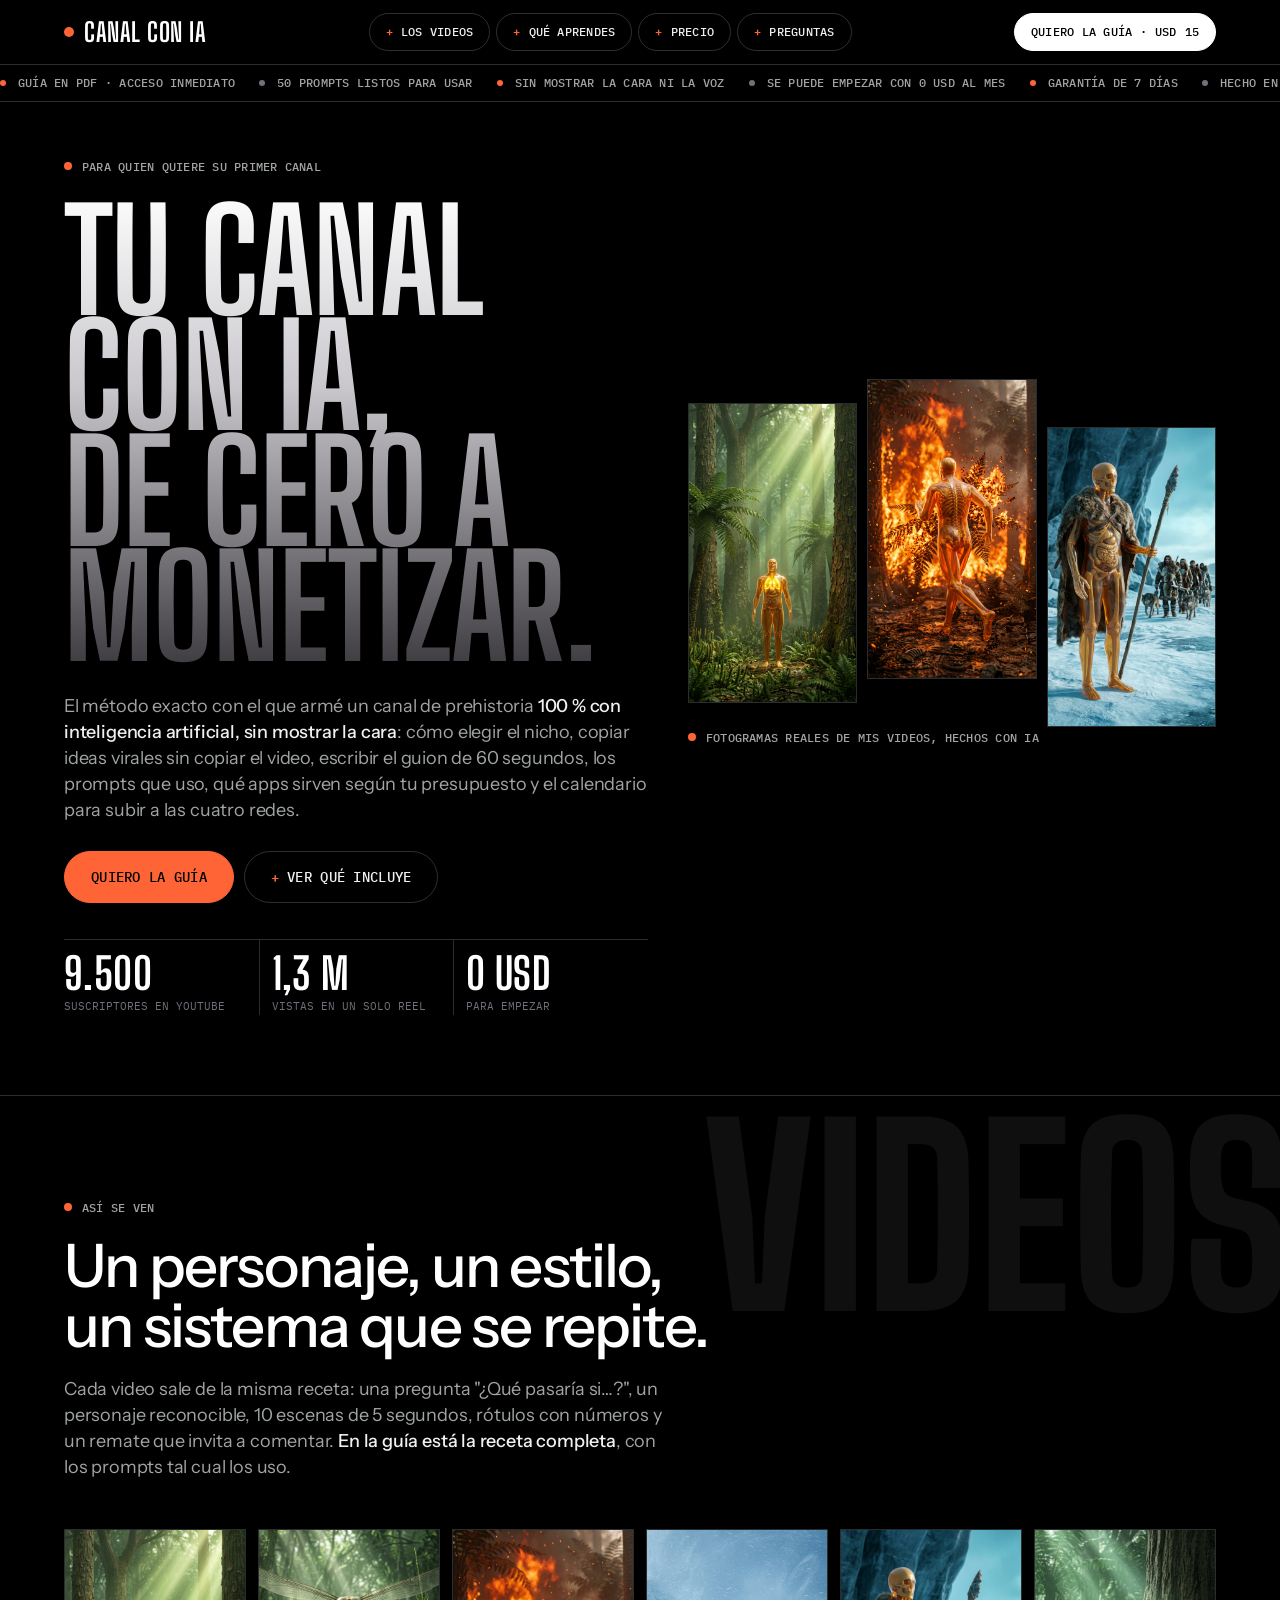
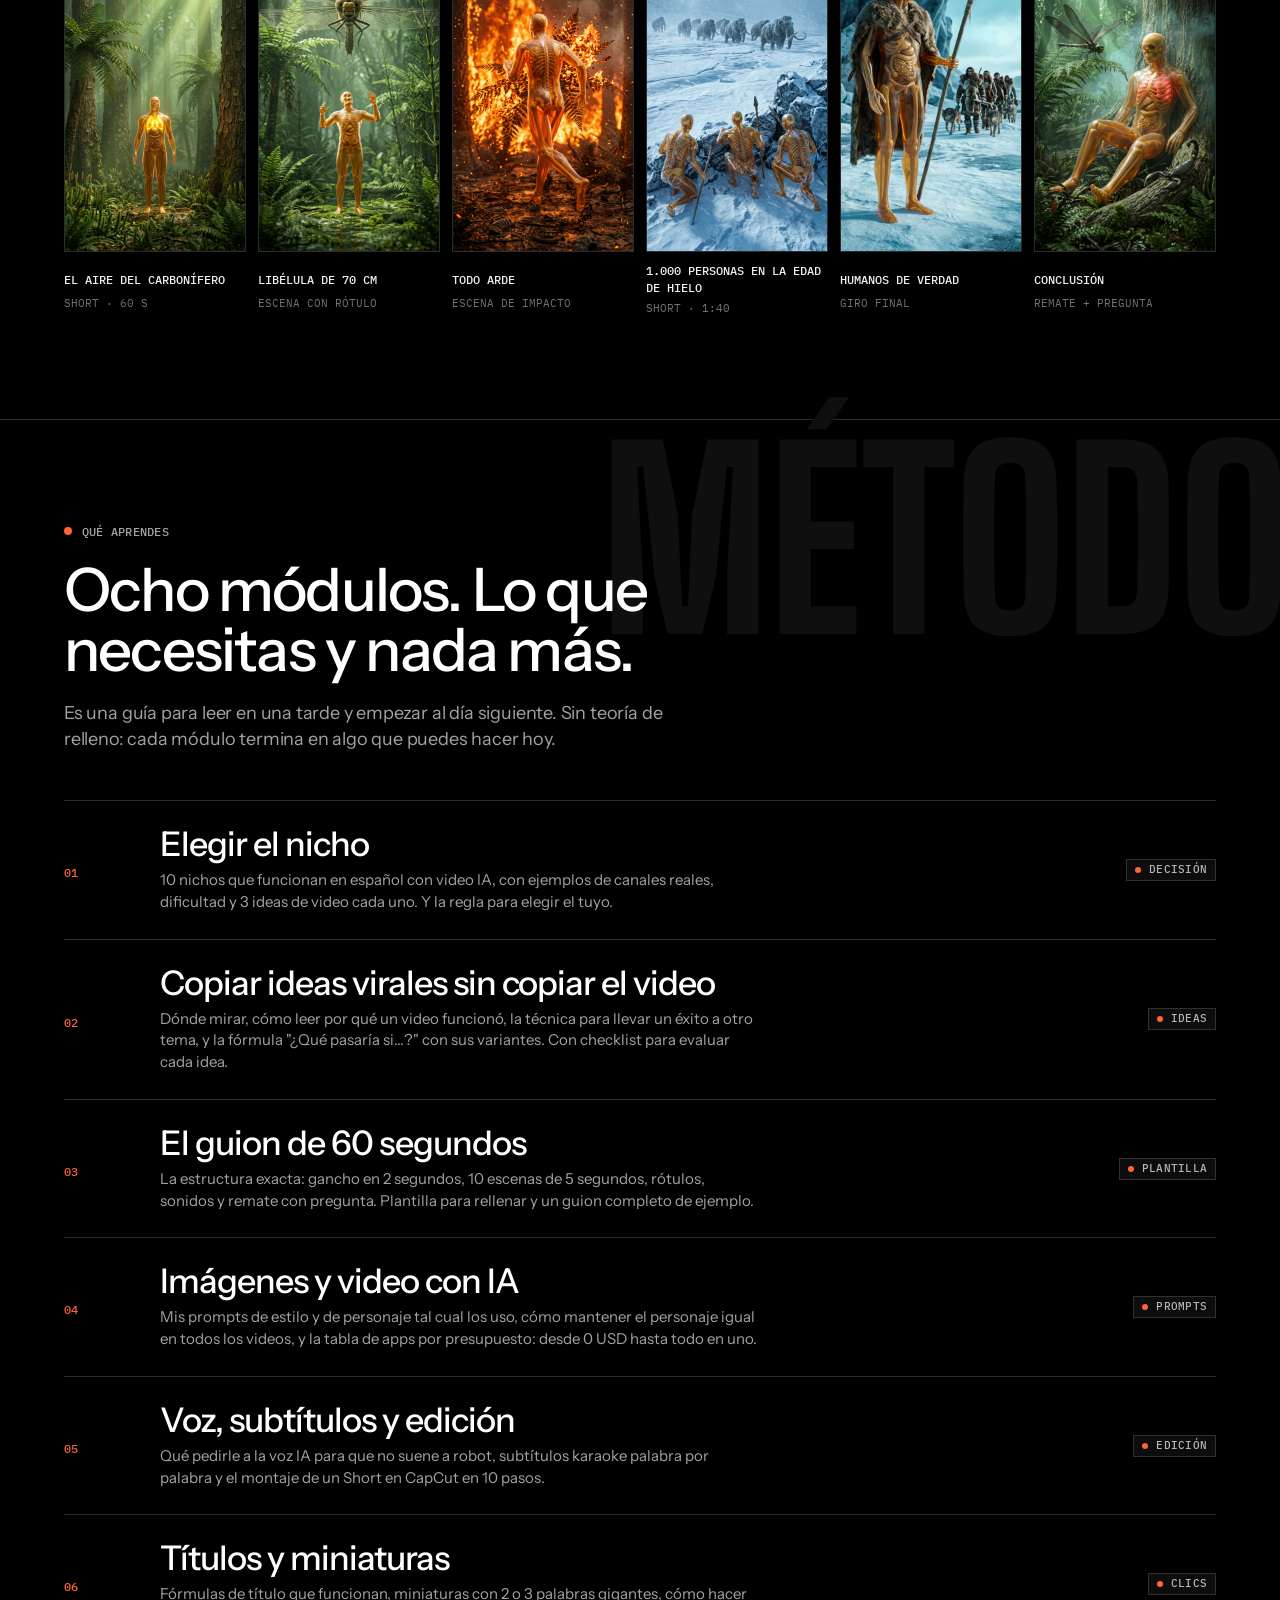
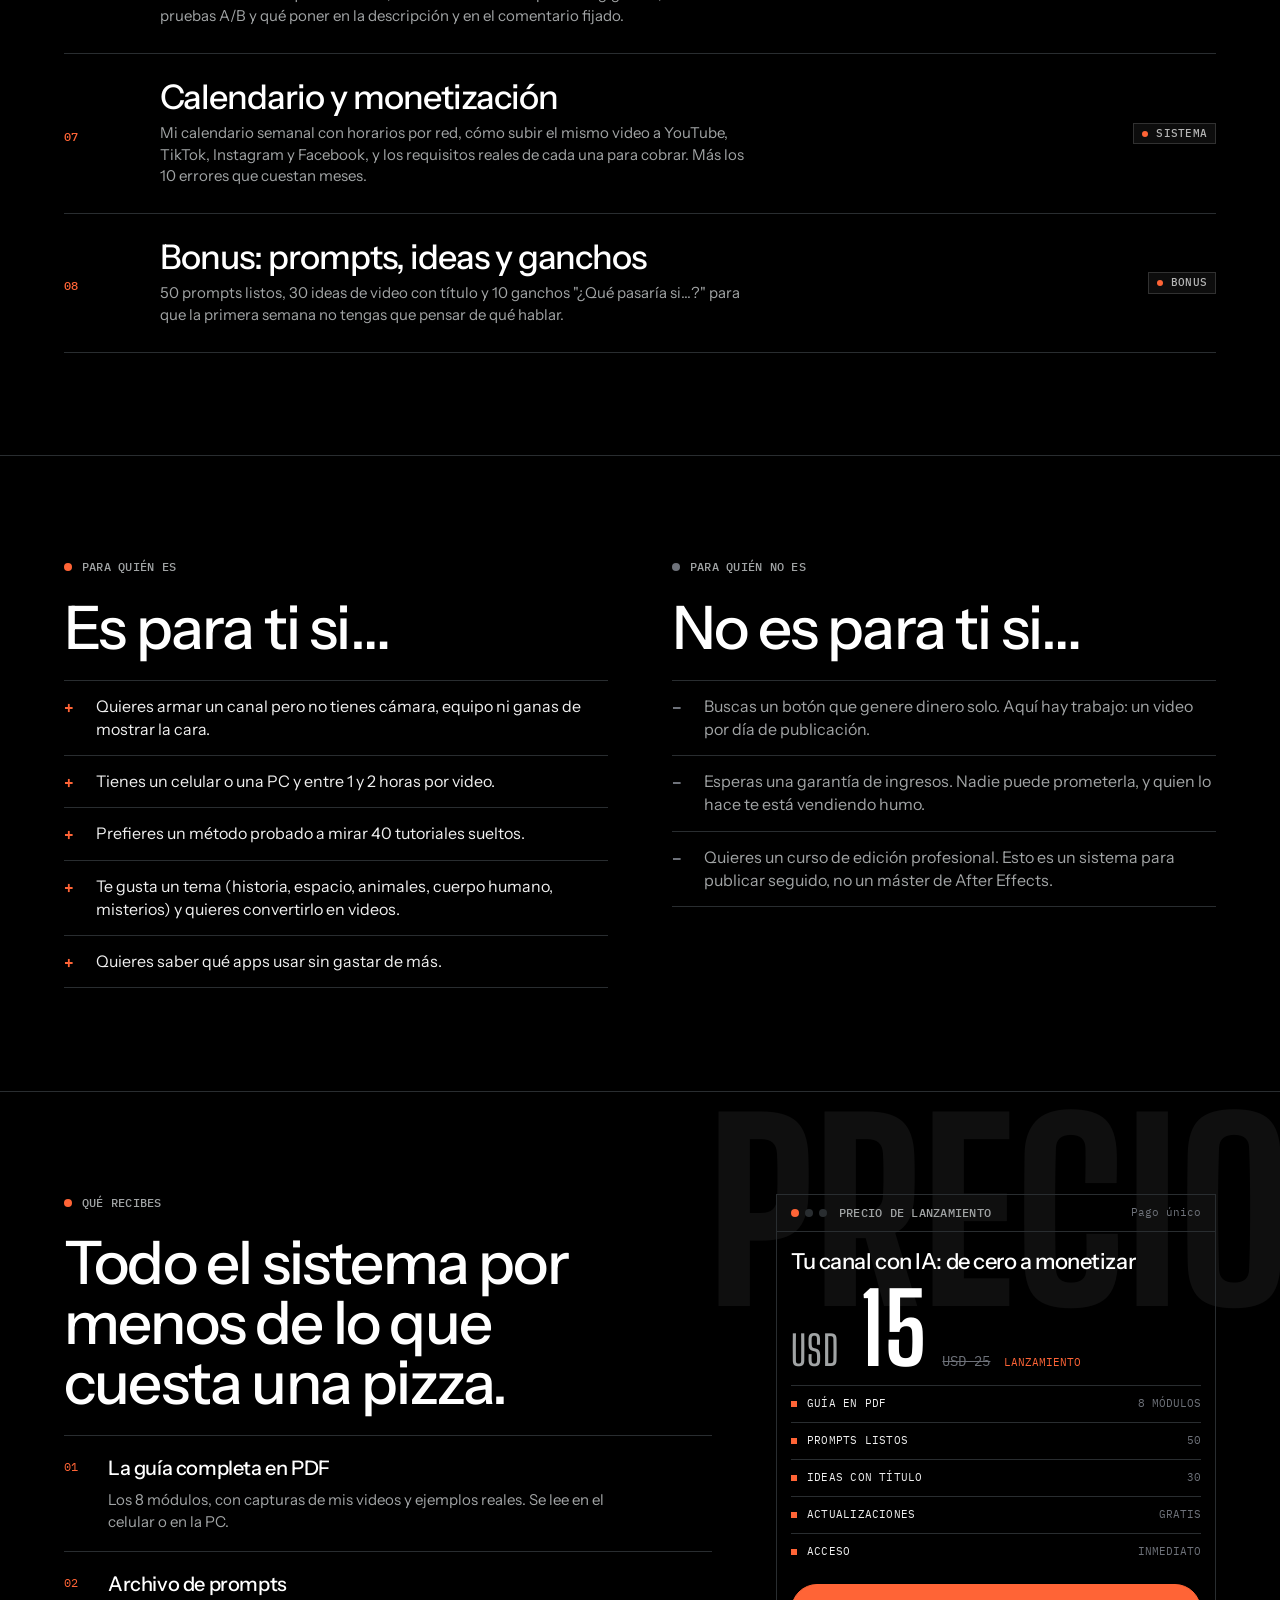
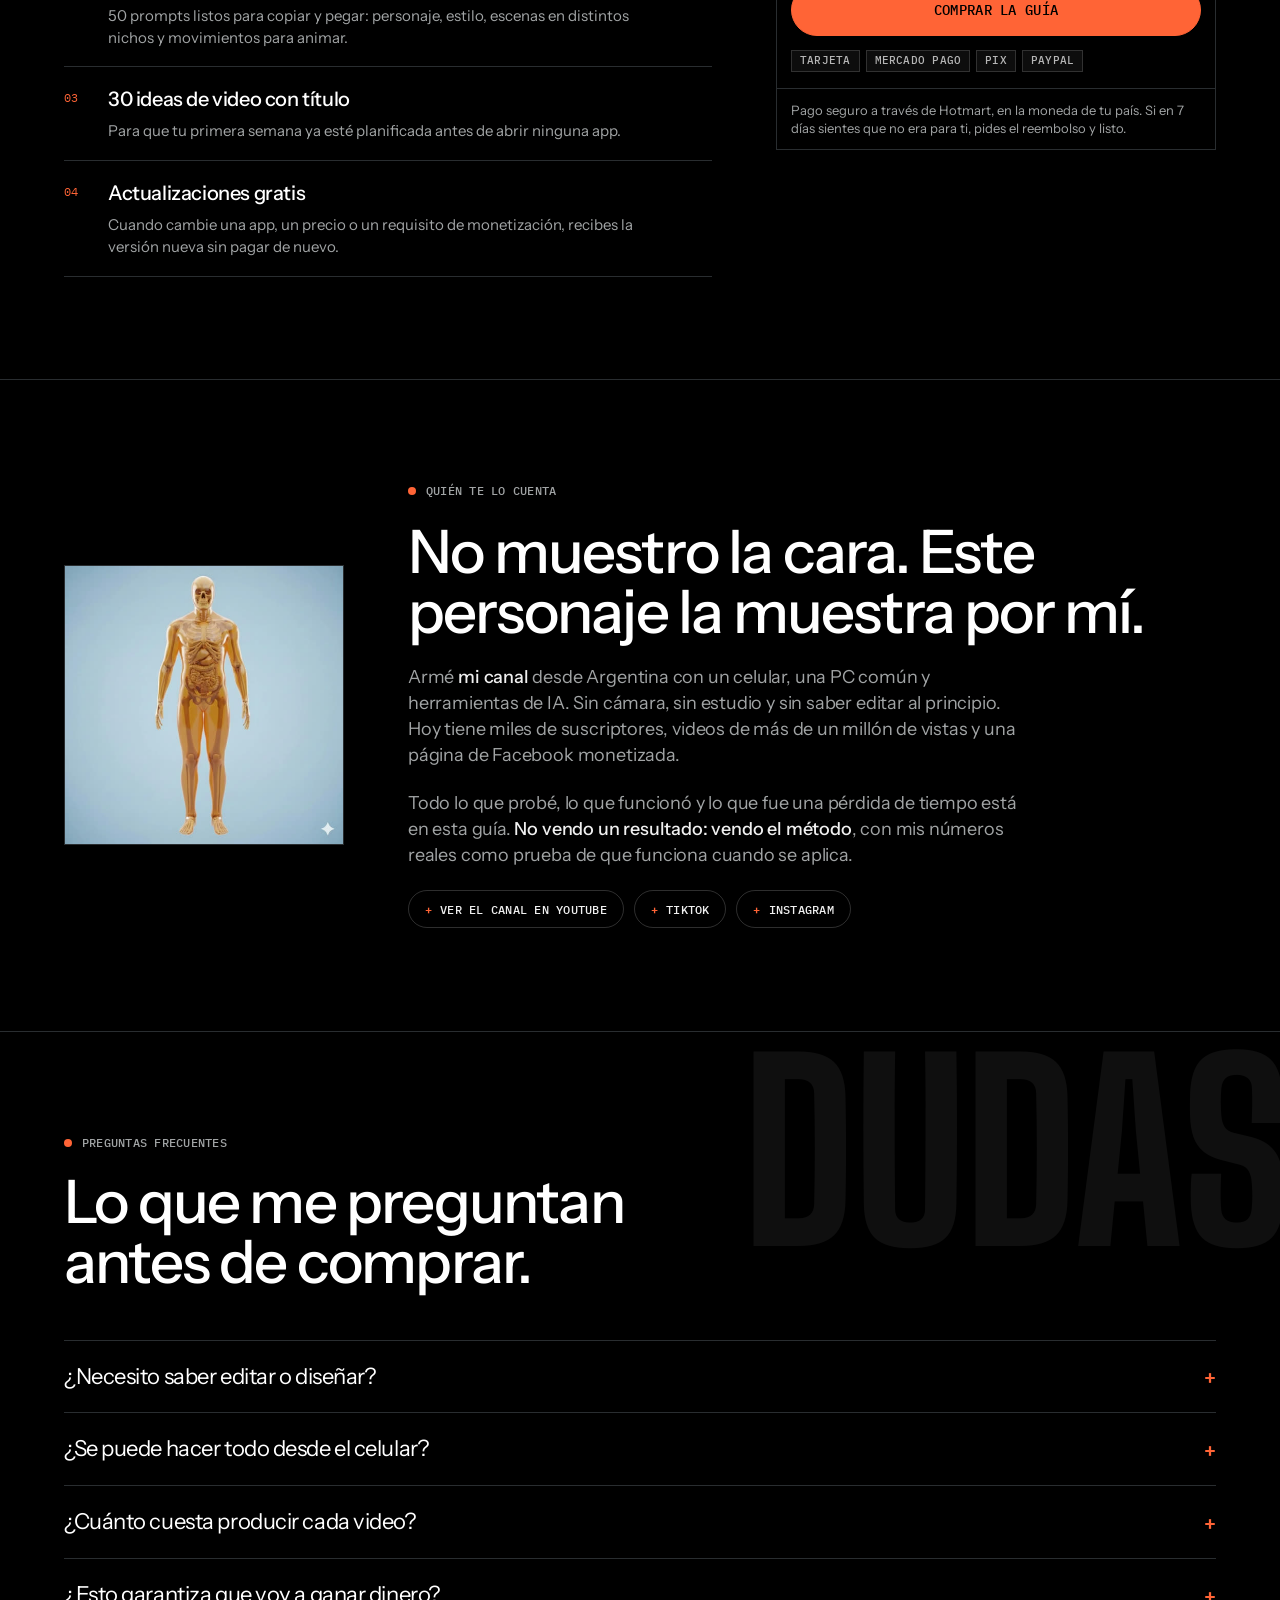
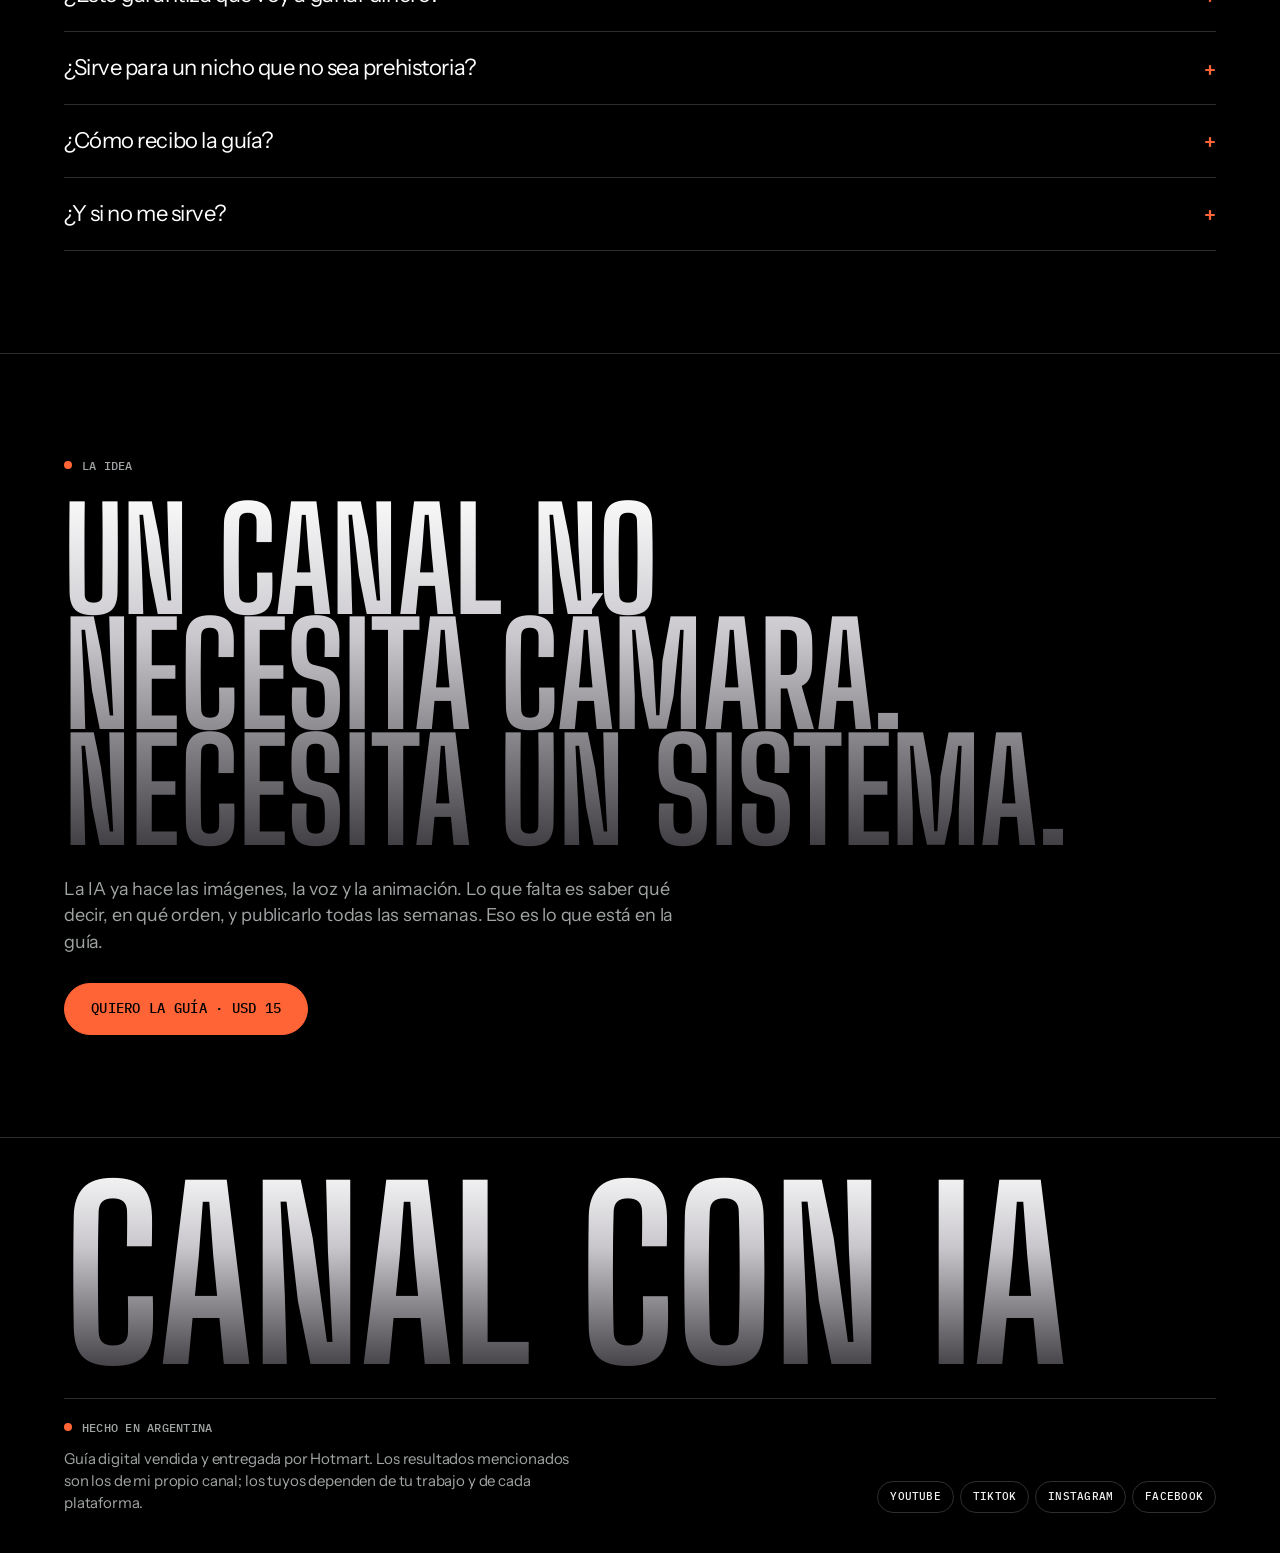
==== index.html @ 815a9858 "Página de venta y link en bio del curso Co-Authored-By: Claude Fable 5.1 <noreply@anthropic.com>" ====
<!doctype html>
<html lang="es">
<head>
<meta charset="utf-8">
<meta name="viewport" content="width=device-width, initial-scale=1, viewport-fit=cover">
<title>Tu canal con IA</title>
<meta name="description" content="La guía con el método exacto para armar un canal de videos hecho con inteligencia artificial, sin mostrar la cara: nicho, ideas virales, guion de 60 segundos, prompts, apps baratas, calendario y requisitos para monetizar.">
<meta property="og:title" content="Tu canal con IA: de cero a monetizar">
<meta property="og:description" content="El método con el que armé un canal 100 % con IA, sin mostrar la cara. Guía en PDF con prompts, apps y calendario.">
<meta property="og:image" content="img/v3.jpg">
<meta name="theme-color" content="#000000">
<link rel="preconnect" href="https://fonts.googleapis.com">
<link rel="preconnect" href="https://fonts.gstatic.com" crossorigin>
<link rel="stylesheet" href="https://fonts.googleapis.com/css2?family=Big+Shoulders+Display:wght@500;700;800&family=IBM+Plex+Mono:wght@400;500;600&family=Instrument+Sans:wght@400;500;600&display=swap">
<link rel="stylesheet" href="estilo.css">
<script src="config.js"></script>
</head>
<body>

<header class="nav">
  <div class="cont">
    <a class="logo" href="#inicio" aria-label="Ir al inicio"><i aria-hidden="true"></i><span>CANAL CON IA</span></a>
    <nav class="nav-links" aria-label="Secciones">
      <a class="pill" href="#videos"><span class="mas" aria-hidden="true">+</span>Los videos</a>
      <a class="pill" href="#aprendes"><span class="mas" aria-hidden="true">+</span>Qué aprendes</a>
      <a class="pill" href="#precio"><span class="mas" aria-hidden="true">+</span>Precio</a>
      <a class="pill" href="#preguntas"><span class="mas" aria-hidden="true">+</span>Preguntas</a>
    </nav>
    <a class="pill lleno" data-enlace="comprar" href="#precio"><span class="cta-largo">Quiero la guía · </span>USD <span data-precio>15</span></a>
  </div>
</header>
<div class="cinta mono" aria-hidden="true">
  <div class="cinta-pista" id="cinta">
    <span><i class="punto"></i>Guía en PDF · acceso inmediato</span>
    <span><i class="punto gris"></i>50 prompts listos para usar</span>
    <span><i class="punto"></i>Sin mostrar la cara ni la voz</span>
    <span><i class="punto gris"></i>Se puede empezar con 0 USD al mes</span>
    <span><i class="punto"></i>Garantía de 7 días</span>
    <span><i class="punto gris"></i>Hecho en Argentina</span>
  </div>
</div>

<main id="inicio">

  <!-- Portada -->
  <section class="hero" aria-labelledby="t-hero">
    <div class="cont">
      <div class="hero-texto">
        <p class="ojo"><i class="punto vivo"></i>Para quien quiere su primer canal</p>
        <h1 class="monumento" id="t-hero">Tu canal con IA, de cero a monetizar.</h1>
        <p class="cuerpo">El método exacto con el que armé un canal de prehistoria <b>100 % con inteligencia artificial, sin mostrar la cara</b>: cómo elegir el nicho, copiar ideas virales sin copiar el video, escribir el guion de 60 segundos, los prompts que uso, qué apps sirven según tu presupuesto y el calendario para subir a las cuatro redes.</p>
        <div class="hero-acciones">
          <a class="pill brasa grande" data-enlace="comprar" href="#precio">Quiero la guía</a>
          <a class="pill grande" href="#aprendes"><span class="mas" aria-hidden="true">+</span>Ver qué incluye</a>
        </div>
        <div class="ficha" aria-label="Resultados del canal">
          <div><span class="v">9.500</span><span class="k">Suscriptores en YouTube</span></div>
          <div><span class="v">1,3 M</span><span class="k">Vistas en un solo Reel</span></div>
          <div><span class="v">0 USD</span><span class="k">Para empezar</span></div>
        </div>
      </div>
      <div class="collage" aria-label="Fotogramas de los videos">
        <figure><img src="img/v1.jpg" alt="El personaje dorado respira en un bosque del Carbonífero" loading="eager"></figure>
        <figure><img src="img/v3.jpg" alt="El personaje dorado corre delante de un incendio" loading="eager"></figure>
        <figure><img src="img/v5.jpg" alt="El personaje dorado con pieles y lanza junto a humanos de la Edad de Hielo" loading="eager"></figure>
        <p class="pista ojo"><i class="punto"></i>Fotogramas reales de mis videos, hechos con IA</p>
      </div>
    </div>
  </section>

  <!-- Los videos -->
  <section class="seccion recortada" id="videos" aria-labelledby="t-videos">
    <p class="fantasma" aria-hidden="true">Videos</p>
    <div class="cont">
      <div class="cab-sec">
        <p class="ojo"><i class="punto"></i>Así se ven</p>
        <h2 class="t" id="t-videos">Un personaje, un estilo, un sistema que se repite.</h2>
        <p class="cuerpo">Cada video sale de la misma receta: una pregunta "¿Qué pasaría si…?", un personaje reconocible, 10 escenas de 5 segundos, rótulos con números y un remate que invita a comentar. <b>En la guía está la receta completa</b>, con los prompts tal cual los uso.</p>
      </div>
      <div class="galeria">
        <figure><img src="img/v1.jpg" alt="" loading="lazy"><figcaption><span class="n">El aire del Carbonífero</span><span class="v">Short · 60 s</span></figcaption></figure>
        <figure><img src="img/v2.jpg" alt="" loading="lazy"><figcaption><span class="n">Libélula de 70 cm</span><span class="v">Escena con rótulo</span></figcaption></figure>
        <figure><img src="img/v3.jpg" alt="" loading="lazy"><figcaption><span class="n">Todo arde</span><span class="v">Escena de impacto</span></figcaption></figure>
        <figure><img src="img/v4.jpg" alt="" loading="lazy"><figcaption><span class="n">1.000 personas en la Edad de Hielo</span><span class="v">Short · 1:40</span></figcaption></figure>
        <figure><img src="img/v5.jpg" alt="" loading="lazy"><figcaption><span class="n">Humanos de verdad</span><span class="v">Giro final</span></figcaption></figure>
        <figure><img src="img/v6.jpg" alt="" loading="lazy"><figcaption><span class="n">Conclusión</span><span class="v">Remate + pregunta</span></figcaption></figure>
      </div>
    </div>
  </section>

  <!-- Qué aprendes -->
  <section class="seccion recortada" id="aprendes" aria-labelledby="t-apr">
    <p class="fantasma" aria-hidden="true">Método</p>
    <div class="cont">
      <div class="cab-sec">
        <p class="ojo"><i class="punto"></i>Qué aprendes</p>
        <h2 class="t" id="t-apr">Ocho módulos. Lo que necesitas y nada más.</h2>
        <p class="cuerpo">Es una guía para leer en una tarde y empezar al día siguiente. Sin teoría de relleno: cada módulo termina en algo que puedes hacer hoy.</p>
      </div>
      <ol class="modulos">
        <li class="mod"><span class="idx">01</span><div class="mod-texto"><h3>Elegir el nicho</h3><p>10 nichos que funcionan en español con video IA, con ejemplos de canales reales, dificultad y 3 ideas de video cada uno. Y la regla para elegir el tuyo.</p></div><span class="etiq"><i class="punto"></i>Decisión</span></li>
        <li class="mod"><span class="idx">02</span><div class="mod-texto"><h3>Copiar ideas virales sin copiar el video</h3><p>Dónde mirar, cómo leer por qué un video funcionó, la técnica para llevar un éxito a otro tema, y la fórmula "¿Qué pasaría si…?" con sus variantes. Con checklist para evaluar cada idea.</p></div><span class="etiq"><i class="punto"></i>Ideas</span></li>
        <li class="mod"><span class="idx">03</span><div class="mod-texto"><h3>El guion de 60 segundos</h3><p>La estructura exacta: gancho en 2 segundos, 10 escenas de 5 segundos, rótulos, sonidos y remate con pregunta. Plantilla para rellenar y un guion completo de ejemplo.</p></div><span class="etiq"><i class="punto"></i>Plantilla</span></li>
        <li class="mod"><span class="idx">04</span><div class="mod-texto"><h3>Imágenes y video con IA</h3><p>Mis prompts de estilo y de personaje tal cual los uso, cómo mantener el personaje igual en todos los videos, y la tabla de apps por presupuesto: desde 0 USD hasta todo en uno.</p></div><span class="etiq"><i class="punto"></i>Prompts</span></li>
        <li class="mod"><span class="idx">05</span><div class="mod-texto"><h3>Voz, subtítulos y edición</h3><p>Qué pedirle a la voz IA para que no suene a robot, subtítulos karaoke palabra por palabra y el montaje de un Short en CapCut en 10 pasos.</p></div><span class="etiq"><i class="punto"></i>Edición</span></li>
        <li class="mod"><span class="idx">06</span><div class="mod-texto"><h3>Títulos y miniaturas</h3><p>Fórmulas de título que funcionan, miniaturas con 2 o 3 palabras gigantes, cómo hacer pruebas A/B y qué poner en la descripción y en el comentario fijado.</p></div><span class="etiq"><i class="punto"></i>Clics</span></li>
        <li class="mod"><span class="idx">07</span><div class="mod-texto"><h3>Calendario y monetización</h3><p>Mi calendario semanal con horarios por red, cómo subir el mismo video a YouTube, TikTok, Instagram y Facebook, y los requisitos reales de cada una para cobrar. Más los 10 errores que cuestan meses.</p></div><span class="etiq"><i class="punto"></i>Sistema</span></li>
        <li class="mod"><span class="idx">08</span><div class="mod-texto"><h3>Bonus: prompts, ideas y ganchos</h3><p>50 prompts listos, 30 ideas de video con título y 10 ganchos "¿Qué pasaría si…?" para que la primera semana no tengas que pensar de qué hablar.</p></div><span class="etiq"><i class="punto"></i>Bonus</span></li>
      </ol>
    </div>
  </section>

  <!-- Para quién -->
  <section class="seccion" id="paraquien" aria-labelledby="t-pq">
    <div class="cont split">
      <div class="col-texto">
        <p class="ojo"><i class="punto"></i>Para quién es</p>
        <h2 class="t" id="t-pq">Es para ti si…</h2>
        <ul class="lista-si">
          <li>Quieres armar un canal pero no tienes cámara, equipo ni ganas de mostrar la cara.</li>
          <li>Tienes un celular o una PC y entre 1 y 2 horas por video.</li>
          <li>Prefieres un método probado a mirar 40 tutoriales sueltos.</li>
          <li>Te gusta un tema (historia, espacio, animales, cuerpo humano, misterios) y quieres convertirlo en videos.</li>
          <li>Quieres saber qué apps usar sin gastar de más.</li>
        </ul>
      </div>
      <div class="col-texto">
        <p class="ojo"><i class="punto gris"></i>Para quién no es</p>
        <h2 class="t">No es para ti si…</h2>
        <ul class="lista-no">
          <li>Buscas un botón que genere dinero solo. Aquí hay trabajo: un video por día de publicación.</li>
          <li>Esperas una garantía de ingresos. Nadie puede prometerla, y quien lo hace te está vendiendo humo.</li>
          <li>Quieres un curso de edición profesional. Esto es un sistema para publicar seguido, no un máster de After Effects.</li>
        </ul>
      </div>
    </div>
  </section>

  <!-- Precio -->
  <section class="seccion recortada" id="precio" aria-labelledby="t-precio">
    <p class="fantasma" aria-hidden="true">Precio</p>
    <div class="cont oferta">
      <div class="col-texto">
        <p class="ojo"><i class="punto"></i>Qué recibes</p>
        <h2 class="t" id="t-precio">Todo el sistema por menos de lo que cuesta una pizza.</h2>
        <ul class="incluye">
          <li><span class="idx">01</span><div><h3>La guía completa en PDF</h3><p>Los 8 módulos, con capturas de mis videos y ejemplos reales. Se lee en el celular o en la PC.</p></div></li>
          <li><span class="idx">02</span><div><h3>Archivo de prompts</h3><p>50 prompts listos para copiar y pegar: personaje, estilo, escenas en distintos nichos y movimientos para animar.</p></div></li>
          <li><span class="idx">03</span><div><h3>30 ideas de video con título</h3><p>Para que tu primera semana ya esté planificada antes de abrir ninguna app.</p></div></li>
          <li><span class="idx">04</span><div><h3>Actualizaciones gratis</h3><p>Cuando cambie una app, un precio o un requisito de monetización, recibes la versión nueva sin pagar de nuevo.</p></div></li>
        </ul>
      </div>
      <div class="ticket" aria-label="Precio">
        <div class="ticket-cab"><span class="luces" aria-hidden="true"><i></i><i></i><i></i></span><span class="mono">Precio de lanzamiento</span><span class="fecha">Pago único</span></div>
        <div class="ticket-cuerpo">
          <p class="r-prod">Tu canal con IA: de cero a monetizar</p>
          <div class="precio">
            <span class="numero"><small>USD</small> <span data-precio>15</span></span>
            <span class="antes" data-precio-antes>USD 25</span>
            <span class="ahorro" data-ahorro>Lanzamiento</span>
          </div>
          <ul class="leyenda">
            <li><i></i><span>Guía en PDF</span><em>8 módulos</em></li>
            <li><i></i><span>Prompts listos</span><em>50</em></li>
            <li><i></i><span>Ideas con título</span><em>30</em></li>
            <li><i></i><span>Actualizaciones</span><em>Gratis</em></li>
            <li><i></i><span>Acceso</span><em>Inmediato</em></li>
          </ul>
          <a class="pill brasa grande" data-enlace="comprar" href="#">Comprar la guía</a>
          <div class="pagos" aria-label="Formas de pago">
            <span class="etiq">Tarjeta</span><span class="etiq">Mercado Pago</span><span class="etiq">Pix</span><span class="etiq">PayPal</span>
          </div>
        </div>
        <p class="alerta">Pago seguro a través de Hotmart, en la moneda de tu país. Si en 7 días sientes que no era para ti, pides el reembolso y listo.</p>
      </div>
    </div>
  </section>

  <!-- Quién soy -->
  <section class="seccion" id="quien" aria-labelledby="t-quien">
    <div class="cont quien">
      <div class="retrato"><img src="img/personaje.jpg" alt="El personaje dorado translúcido del canal" loading="lazy"></div>
      <div class="col-texto">
        <p class="ojo"><i class="punto"></i>Quién te lo cuenta</p>
        <h2 class="t" id="t-quien">No muestro la cara. Este personaje la muestra por mí.</h2>
        <p class="cuerpo">Armé <b data-canal>mi canal</b> desde Argentina con un celular, una PC común y herramientas de IA. Sin cámara, sin estudio y sin saber editar al principio. Hoy tiene miles de suscriptores, videos de más de un millón de vistas y una página de Facebook monetizada.</p>
        <p class="cuerpo">Todo lo que probé, lo que funcionó y lo que fue una pérdida de tiempo está en esta guía. <b>No vendo un resultado: vendo el método</b>, con mis números reales como prueba de que funciona cuando se aplica.</p>
        <div class="hero-acciones">
          <a class="pill" data-enlace="youtube" href="#" target="_blank" rel="noopener"><span class="mas" aria-hidden="true">+</span>Ver el canal en YouTube</a>
          <a class="pill" data-enlace="tiktok" href="#" target="_blank" rel="noopener"><span class="mas" aria-hidden="true">+</span>TikTok</a>
          <a class="pill" data-enlace="instagram" href="#" target="_blank" rel="noopener"><span class="mas" aria-hidden="true">+</span>Instagram</a>
        </div>
      </div>
    </div>
  </section>

  <!-- Preguntas -->
  <section class="seccion recortada" id="preguntas" aria-labelledby="t-faq">
    <p class="fantasma" aria-hidden="true">Dudas</p>
    <div class="cont">
      <div class="cab-sec">
        <p class="ojo"><i class="punto"></i>Preguntas frecuentes</p>
        <h2 class="t" id="t-faq">Lo que me preguntan antes de comprar.</h2>
      </div>
      <div class="faq">
        <details><summary>¿Necesito saber editar o diseñar?</summary><p class="cuerpo">No. El montaje se hace en CapCut siguiendo 10 pasos que están en la guía, y las imágenes las genera la IA con los prompts que te doy. Si sabes usar un celular, puedes hacerlo.</p></details>
        <details><summary>¿Se puede hacer todo desde el celular?</summary><p class="cuerpo">Sí. Todas las apps del nivel gratis y del nivel básico tienen versión para celular. Con PC es más cómodo, pero no es obligatorio.</p></details>
        <details><summary>¿Cuánto cuesta producir cada video?</summary><p class="cuerpo">Depende del nivel que elijas. Con las apps gratis, 0 USD y algo más de tiempo. Con el nivel básico, entre 10 y 30 USD al mes para publicar 4 o 5 videos por semana. La tabla con precios actuales está en el módulo 4.</p></details>
        <details><summary>¿Esto garantiza que voy a ganar dinero?</summary><p class="cuerpo">No, y desconfía de quien te lo prometa. Lo que garantizo es que vas a tener el sistema completo y los requisitos reales de cada plataforma para monetizar. Llegar depende de que publiques seguido y mejores con tus propias estadísticas.</p></details>
        <details><summary>¿Sirve para un nicho que no sea prehistoria?</summary><p class="cuerpo">Sí. El módulo 1 compara 10 nichos y el módulo 8 trae ideas y prompts para varios. El método es el mismo: cambia el tema, no el sistema.</p></details>
        <details><summary>¿Cómo recibo la guía?</summary><p class="cuerpo">Apenas se confirma el pago, Hotmart te manda un correo con el acceso para descargar el PDF y el archivo de prompts. Queda en tu cuenta de Hotmart para siempre, con las actualizaciones incluidas.</p></details>
        <details><summary>¿Y si no me sirve?</summary><p class="cuerpo">Tienes 7 días para pedir el reembolso desde Hotmart, sin explicaciones.</p></details>
      </div>
    </div>
  </section>

  <!-- Monumento -->
  <section class="seccion monu" aria-label="Idea">
    <div class="cont">
      <p class="ojo"><i class="punto"></i>La idea</p>
      <h2 class="monumento">Un canal no necesita cámara. Necesita un sistema.</h2>
      <p class="cuerpo">La IA ya hace las imágenes, la voz y la animación. Lo que falta es saber qué decir, en qué orden, y publicarlo todas las semanas. Eso es lo que está en la guía.</p>
      <div class="hero-acciones"><a class="pill brasa grande" data-enlace="comprar" href="#precio">Quiero la guía · USD <span data-precio>15</span></a></div>
    </div>
  </section>
</main>

<footer class="pie">
  <div class="cont">
    <p class="pie-marca monumento" aria-label="Canal con IA">CANAL CON IA</p>
    <div class="pie-abajo">
      <div style="display:grid;gap:12px;max-width:40em">
        <p class="ojo"><i class="punto vivo"></i>Hecho en Argentina</p>
        <p class="cuerpo" style="font-size:15px">Guía digital vendida y entregada por Hotmart. Los resultados mencionados son los de mi propio canal; los tuyos dependen de tu trabajo y de cada plataforma.</p>
      </div>
      <nav class="pie-links" aria-label="Redes">
        <a class="pill chica" data-enlace="youtube" href="#" target="_blank" rel="noopener">YouTube</a>
        <a class="pill chica" data-enlace="tiktok" href="#" target="_blank" rel="noopener">TikTok</a>
        <a class="pill chica" data-enlace="instagram" href="#" target="_blank" rel="noopener">Instagram</a>
        <a class="pill chica" data-enlace="facebook" href="#" target="_blank" rel="noopener">Facebook</a>
      </nav>
    </div>
  </div>
</footer>

<div class="barra" aria-label="Comprar">
  <div><span class="k">Guía en PDF · pago único</span><output>USD <span data-precio>15</span></output></div>
  <a class="pill brasa" data-enlace="comprar" href="#precio">Comprar</a>
</div>

<script>
(function () {
  var c = window.CONFIG || {};
  // Enlaces desde config.js
  document.querySelectorAll('[data-enlace]').forEach(function (a) {
    var k = a.getAttribute('data-enlace'), u = c[k];
    if (u && u.indexOf('XXXX') === -1 && u.indexOf('tucanal') === -1) a.href = u;
  });
  // Nombre del canal
  if (c.canal && c.canal !== '{CANAL}') document.querySelectorAll('[data-canal]').forEach(function (e) { e.textContent = c.canal; });
  // Precio
  if (c.precio) document.querySelectorAll('[data-precio]').forEach(function (e) { e.textContent = c.precio; });
  var antes = document.querySelector('[data-precio-antes]'), ahorro = document.querySelector('[data-ahorro]');
  if (antes) { if (c.precioAntes) antes.textContent = 'USD ' + c.precioAntes; else { antes.hidden = true; if (ahorro) ahorro.hidden = true; } }
  // Cinta infinita
  var cinta = document.getElementById('cinta');
  if (cinta) cinta.innerHTML += cinta.innerHTML;
})();
</script>
</body>
</html>
---- estilo.css ----
/* Diseño reciclado de ANMA: negro puro con líneas finas de grafito, etiquetas en monoespaciada,
   títulos monumentales condensados con degradé, un solo acento naranja brasa. */
:root {
  --negro: #000000; --onix: #161616; --grafito: #292d30; --hierro: #6e727a; --ceniza: #a1a4a5;
  --plata: #c9c7cc; --hueso: #f0f0f0; --blanco: #ffffff; --brasa: #ff6436;
  --fd: "Big Shoulders Display", Impact, "Arial Narrow", sans-serif;
  --fs: "Instrument Sans", "Helvetica Neue", Arial, sans-serif;
  --fm: "IBM Plex Mono", Consolas, "Courier New", monospace;
  --suave: cubic-bezier(0.32, 0.72, 0, 1);
  color-scheme: dark;
}
* { box-sizing: border-box; }
[hidden] { display: none !important; }
html { scroll-behavior: smooth; }
body { margin: 0; background: var(--negro); color: var(--hueso); font-family: var(--fs); font-size: 17px; line-height: 1.45; -webkit-font-smoothing: antialiased; }
h1, h2, h3, h4, p { margin: 0; }
h1, h2, h3, h4 { font-weight: 500; text-wrap: balance; }
button { font: inherit; color: inherit; cursor: pointer; }
a { color: inherit; }
img { display: block; max-width: 100%; }
:focus-visible { outline: 2px solid var(--blanco); outline-offset: 3px; }
section[id] { scroll-margin-top: 90px; }

.cont { max-width: 1200px; margin: 0 auto; padding-left: max(16px, env(safe-area-inset-left, 0px)); padding-right: max(16px, env(safe-area-inset-right, 0px)); }
@media (min-width: 720px) { .cont { padding-left: 24px; padding-right: 24px; } }
.seccion { position: relative; padding-block: clamp(64px, 8vw, 104px); border-top: 1px solid var(--grafito); }
.seccion.recortada { overflow-x: clip; }
.seccion > .cont { position: relative; z-index: 1; }

/* Voces tipográficas */
.mono { font-family: var(--fm); font-weight: 500; font-size: 12px; line-height: 1.3; text-transform: uppercase; letter-spacing: 0.02em; }
.ojo { display: flex; align-items: center; gap: 10px; font-family: var(--fm); font-weight: 500; font-size: 12px; text-transform: uppercase; letter-spacing: 0.02em; color: var(--ceniza); }
.punto { flex: none; width: 8px; height: 8px; border-radius: 50%; background: var(--brasa); }
.punto.vivo { animation: latir 2.4s var(--suave) infinite; }
@keyframes latir { 0%, 100% { box-shadow: 0 0 0 0 rgba(255,100,54,.5); } 60% { box-shadow: 0 0 0 7px rgba(255,100,54,0); } }
.punto.gris { background: var(--hierro); }
.t { font-weight: 500; font-size: clamp(34px, 4.7vw, 60px); line-height: 1; letter-spacing: -0.03em; color: var(--blanco); }
.cuerpo { font-size: 18px; line-height: 1.45; color: var(--ceniza); max-width: 34em; letter-spacing: -0.01em; }
.cuerpo b { font-weight: 500; color: var(--hueso); }
.monumento {
  font-family: var(--fd); font-weight: 700; text-transform: uppercase; line-height: 0.82; letter-spacing: -0.005em;
  background: linear-gradient(#ffffff, #c9c7cc 42%, #3c3a3e 100%);
  -webkit-background-clip: text; background-clip: text; color: transparent; -webkit-text-fill-color: transparent;
  padding: 0.14em 0.06em 0.04em 0; margin: -0.14em 0 -0.04em 0;
}
.fantasma { position: absolute; right: -0.04em; top: 0.1em; z-index: 0; font-family: var(--fd); font-weight: 800; font-size: clamp(96px, 19vw, 260px); line-height: 0.8; text-transform: uppercase; color: #0f0f0f; white-space: nowrap; pointer-events: none; user-select: none; }

/* Píldoras */
.pill { display: inline-flex; align-items: center; gap: 8px; min-height: 38px; padding: 9px 16px; border: 1px solid rgba(255,255,255,.18); border-radius: 9999px; background: transparent; font-family: var(--fm); font-weight: 500; font-size: 12px; text-transform: uppercase; letter-spacing: .02em; color: var(--hueso); text-decoration: none; white-space: nowrap; transition: border-color .3s var(--suave), background .3s var(--suave), color .3s var(--suave); }
.pill:hover { border-color: var(--blanco); }
.pill .mas { color: var(--brasa); font-weight: 600; }
.pill.lleno { background: var(--blanco); border-color: var(--blanco); color: var(--negro); }
.pill.lleno:hover { background: var(--plata); border-color: var(--plata); }
.pill.brasa { background: var(--brasa); border-color: var(--brasa); color: var(--negro); }
.pill.brasa:hover { background: #ff7f5a; border-color: #ff7f5a; }
.pill.chica { min-height: 32px; padding: 6px 12px; font-size: 11px; }
.pill.grande { min-height: 52px; padding: 14px 26px; font-size: 14px; }

/* Navegación y cinta */
.nav { position: sticky; top: 0; z-index: 20; background: var(--negro); border-bottom: 1px solid var(--grafito); }
.nav .cont { display: flex; align-items: center; justify-content: space-between; gap: 16px; height: 64px; }
.logo { display: flex; align-items: center; gap: 10px; text-decoration: none; }
.logo i { width: 10px; height: 10px; border-radius: 50%; background: var(--brasa); }
.logo span { font-family: var(--fd); font-weight: 700; font-size: 26px; letter-spacing: .02em; line-height: 1; color: var(--blanco); }
.nav-links { display: none; gap: 6px; }
.nav .cta-largo { display: none; }
@media (min-width: 720px) { .nav .cta-largo { display: inline; } }
@media (min-width: 960px) { .nav-links { display: flex; } }
.cinta { border-bottom: 1px solid var(--grafito); overflow: hidden; color: var(--ceniza); }
.cinta-pista { display: flex; width: max-content; animation: correr 46s linear infinite; }
.cinta-pista > span { display: flex; align-items: center; gap: 12px; padding: 10px 24px 10px 0; white-space: nowrap; }
.cinta-pista .punto { width: 6px; height: 6px; }
@keyframes correr { to { transform: translateX(-50%); } }

/* Portada */
.hero .cont { display: grid; gap: 40px; padding-block: 40px 56px; align-items: center; }
@media (min-width: 960px) { .hero .cont { grid-template-columns: minmax(0, 1.05fr) minmax(0, .95fr); padding-block: 56px 80px; } }
.hero-texto { display: grid; gap: 28px; justify-items: start; min-width: 0; }
.hero h1 { font-size: clamp(64px, 11vw, 150px); }
.hero-acciones { display: flex; flex-wrap: wrap; align-items: center; gap: 10px; }
.ficha { width: 100%; display: grid; grid-template-columns: repeat(3, minmax(0, 1fr)); border-top: 1px solid var(--grafito); margin-top: 8px; }
.ficha > div { padding: 14px 12px 0 0; display: grid; gap: 6px; min-width: 0; }
.ficha > div + div { padding-left: 12px; border-left: 1px solid var(--grafito); }
.ficha .v { font-family: var(--fd); font-weight: 700; font-size: clamp(28px, 3.4vw, 44px); line-height: .9; color: var(--blanco); letter-spacing: .01em; }
.ficha .k { font-family: var(--fm); font-size: 11px; color: var(--hierro); text-transform: uppercase; }

/* Collage de fotogramas */
.collage { display: grid; grid-template-columns: repeat(3, minmax(0, 1fr)); gap: 10px; align-items: start; padding-bottom: 48px; }
.collage figure { margin: 0; position: relative; border: 1px solid var(--grafito); overflow: hidden; background: var(--onix); }
.collage figure:nth-child(1) { transform: translateY(24px); }
.collage figure:nth-child(3) { transform: translateY(48px); }
.collage img { width: 100%; aspect-ratio: 9 / 16; object-fit: cover; }
.collage .pista { grid-column: 1 / -1; margin-top: 40px; }

/* Galería */
.galeria { display: grid; grid-template-columns: repeat(2, minmax(0, 1fr)); gap: 12px; }
@media (min-width: 720px) { .galeria { grid-template-columns: repeat(3, minmax(0, 1fr)); } }
@media (min-width: 1040px) { .galeria { grid-template-columns: repeat(6, minmax(0, 1fr)); } }
.galeria figure { margin: 0; display: grid; gap: 10px; }
.galeria img { width: 100%; aspect-ratio: 9 / 16; object-fit: cover; border: 1px solid var(--grafito); background: var(--onix); }
.galeria figcaption { display: grid; gap: 4px; }
.galeria .n { font-family: var(--fm); font-weight: 500; font-size: 12px; color: var(--hueso); text-transform: uppercase; }
.galeria .v { font-family: var(--fm); font-size: 11px; color: var(--hierro); text-transform: uppercase; }

/* Cabecera de sección y listas de módulos */
.cab-sec { display: grid; gap: 20px; margin-bottom: 48px; max-width: 760px; }
.modulos { list-style: none; margin: 0; padding: 0; border-top: 1px solid var(--grafito); }
.mod { display: grid; grid-template-columns: 44px minmax(0, 1fr); gap: 10px 20px; align-items: start; padding: 26px 0; border-bottom: 1px solid var(--grafito); }
@media (min-width: 720px) { .mod { grid-template-columns: 64px minmax(0, 1fr) auto; align-items: center; gap: 20px 32px; } }
.mod .idx { font-family: var(--fm); font-weight: 500; font-size: 12px; color: var(--brasa); padding-top: 6px; }
.mod-texto { display: grid; gap: 8px; min-width: 0; }
.mod-texto h3 { font-size: clamp(24px, 2.8vw, 34px); line-height: 1; letter-spacing: -0.03em; color: var(--blanco); }
.mod-texto p { font-size: 15px; color: var(--ceniza); max-width: 40em; }
.etiq { display: inline-flex; align-items: center; gap: 8px; padding: 2px 8px; font-family: var(--fm); font-weight: 500; font-size: 11px; text-transform: uppercase; letter-spacing: .02em; color: rgba(255,255,255,.7); background: rgba(255,255,255,.05); border: 1px solid rgba(255,255,255,.15); white-space: nowrap; }
.etiq .punto { width: 6px; height: 6px; }
.mod .etiq { grid-column: 2; justify-self: start; }
@media (min-width: 720px) { .mod .etiq { grid-column: auto; } }

/* Dos columnas */
.split { display: grid; gap: 40px; align-items: start; }
@media (min-width: 960px) { .split { grid-template-columns: minmax(0, 1fr) minmax(0, 1fr); gap: 64px; } }
.col-texto { display: grid; gap: 22px; }
.lista-si, .lista-no { list-style: none; margin: 0; padding: 0; border-top: 1px solid var(--grafito); }
.lista-si li, .lista-no li { display: grid; grid-template-columns: 20px minmax(0, 1fr); gap: 12px; padding: 14px 0; border-bottom: 1px solid var(--grafito); font-size: 16px; color: var(--hueso); }
.lista-si li::before { content: "+"; font-family: var(--fm); color: var(--brasa); font-weight: 600; }
.lista-no li::before { content: "−"; font-family: var(--fm); color: var(--hierro); font-weight: 600; }
.lista-no li { color: var(--ceniza); }

/* Ticket de precio */
.oferta { display: grid; gap: 48px; align-items: start; }
@media (min-width: 960px) { .oferta { grid-template-columns: minmax(0, 1fr) 440px; gap: 64px; } }
.ticket { border: 1px solid var(--grafito); }
.ticket-cab { display: flex; align-items: center; gap: 12px; padding: 10px 14px; border-bottom: 1px solid var(--grafito); color: var(--ceniza); }
.luces { display: flex; gap: 6px; }
.luces i { width: 8px; height: 8px; border-radius: 50%; background: var(--grafito); }
.luces i:first-child { background: var(--brasa); }
.ticket-cab .fecha { margin-left: auto; font-family: var(--fm); font-size: 11px; color: var(--hierro); }
.ticket-cuerpo { padding: 18px 14px 16px; display: grid; gap: 14px; }
.r-prod { font-size: 22px; font-weight: 500; letter-spacing: -0.02em; line-height: 1.1; color: var(--blanco); }
.precio { display: flex; align-items: baseline; gap: 14px; flex-wrap: wrap; }
.precio .numero { font-family: var(--fd); font-weight: 700; font-size: clamp(76px, 7.6vw, 112px); line-height: .85; color: var(--blanco); letter-spacing: .01em; }
.precio .numero small { font-size: .42em; color: var(--ceniza); font-weight: 500; letter-spacing: .02em; }
.precio .antes { font-family: var(--fm); font-size: 14px; color: var(--hierro); text-decoration: line-through; }
.precio .ahorro { font-family: var(--fm); font-size: 11px; color: var(--brasa); text-transform: uppercase; }
.leyenda { list-style: none; margin: 0; padding: 0; display: grid; }
.leyenda li { display: grid; grid-template-columns: 6px minmax(0, 1fr) auto; gap: 10px; align-items: center; padding: 10px 0; border-top: 1px solid var(--grafito); font-family: var(--fm); font-size: 12px; }
.leyenda i { width: 6px; height: 6px; background: var(--brasa); }
.leyenda span { color: var(--hueso); text-transform: uppercase; letter-spacing: .02em; font-size: 11px; }
.leyenda em { font-style: normal; color: var(--hierro); font-size: 11px; text-transform: uppercase; }
.ticket .pill { justify-content: center; width: 100%; }
.alerta { padding: 12px 14px; font-size: 13px; color: var(--ceniza); border-top: 1px solid var(--grafito); line-height: 1.4; }
.pagos { display: flex; flex-wrap: wrap; gap: 6px; }
.incluye { list-style: none; margin: 0; padding: 0; border-top: 1px solid var(--grafito); }
.incluye li { display: grid; grid-template-columns: 28px minmax(0, 1fr); gap: 16px; padding: 18px 0; border-bottom: 1px solid var(--grafito); align-items: start; }
.incluye .idx { font-family: var(--fm); font-size: 12px; color: var(--brasa); padding-top: 4px; }
.incluye h3 { font-size: 20px; letter-spacing: -0.02em; color: var(--blanco); }
.incluye p { font-size: 15px; color: var(--ceniza); margin-top: 6px; max-width: 36em; }

/* Quién soy */
.quien { display: grid; gap: 32px; align-items: center; }
@media (min-width: 960px) { .quien { grid-template-columns: 280px minmax(0, 1fr); gap: 64px; } }
.retrato { border: 1px solid var(--grafito); background: var(--onix); overflow: hidden; max-width: 280px; }
.retrato img { width: 100%; aspect-ratio: 1; object-fit: cover; object-position: center 30%; }

/* Preguntas */
.faq { border-top: 1px solid var(--grafito); }
.faq details { border-bottom: 1px solid var(--grafito); }
.faq summary { list-style: none; cursor: pointer; display: grid; grid-template-columns: minmax(0, 1fr) 24px; gap: 16px; align-items: center; padding: 20px 0; font-size: clamp(18px, 2vw, 22px); letter-spacing: -0.02em; color: var(--blanco); }
.faq summary::-webkit-details-marker { display: none; }
.faq summary::after { content: "+"; font-family: var(--fm); color: var(--brasa); font-weight: 600; font-size: 20px; text-align: right; transition: transform .3s var(--suave); }
.faq details[open] summary::after { transform: rotate(45deg); }
.faq .cuerpo { padding: 0 0 22px; font-size: 16px; }

/* Monumento, pie, barra */
.monu .cont { display: grid; gap: 28px; }
.monu h2 { font-size: clamp(56px, 11vw, 160px); max-width: 9em; }
.pie { border-top: 1px solid var(--grafito); }
.pie .cont { padding-block: 48px 110px; display: grid; gap: 32px; }
@media (min-width: 1040px) { .pie .cont { padding-bottom: 40px; } }
.pie-marca { font-size: clamp(80px, 18vw, 260px); line-height: .78; }
.pie-abajo { display: flex; flex-wrap: wrap; justify-content: space-between; align-items: flex-end; gap: 20px 48px; border-top: 1px solid var(--grafito); padding-top: 20px; }
.pie-links { display: flex; flex-wrap: wrap; gap: 6px; }
.barra { position: fixed; left: 0; right: 0; bottom: 0; z-index: 5; display: flex; align-items: center; gap: 20px; background: var(--negro); border-top: 1px solid var(--grafito); padding: 10px 16px calc(10px + env(safe-area-inset-bottom, 0px)); }
.barra > div { display: grid; gap: 3px; min-width: 0; }
.barra .k { font-family: var(--fm); font-size: 10px; text-transform: uppercase; letter-spacing: .02em; color: var(--hierro); }
.barra output { font-family: var(--fm); font-weight: 500; font-size: 18px; line-height: 1.1; color: var(--blanco); }
.barra .pill { margin-left: auto; }
@media (min-width: 1040px) { .barra { display: none !important; } }

/* Página de enlaces (link en bio) */
.enlaces { min-height: 100svh; display: grid; align-content: center; justify-items: center; gap: 22px; padding: 48px 16px 64px; max-width: 520px; margin: 0 auto; text-align: center; }
.enlaces .avatar { width: 132px; height: 132px; border-radius: 50%; border: 1px solid var(--grafito); overflow: hidden; background: var(--onix); }
.enlaces .avatar img { width: 100%; height: 100%; object-fit: cover; object-position: center 22%; }
.enlaces h1 { font-size: clamp(48px, 14vw, 84px); }
.enlaces .lista { display: grid; gap: 10px; width: 100%; margin-top: 8px; }
.enlaces .pill { width: 100%; justify-content: center; min-height: 56px; font-size: 13px; white-space: normal; text-align: center; line-height: 1.3; }
.enlaces .pill .mas { margin-right: auto; }
.enlaces .pill .fin { margin-left: auto; color: var(--hierro); }
.enlaces .pill.lleno .fin, .enlaces .pill.brasa .fin { color: rgba(0,0,0,.5); }

@media (prefers-reduced-motion: reduce) { .cinta-pista, .punto.vivo { animation: none; } html { scroll-behavior: auto; } }
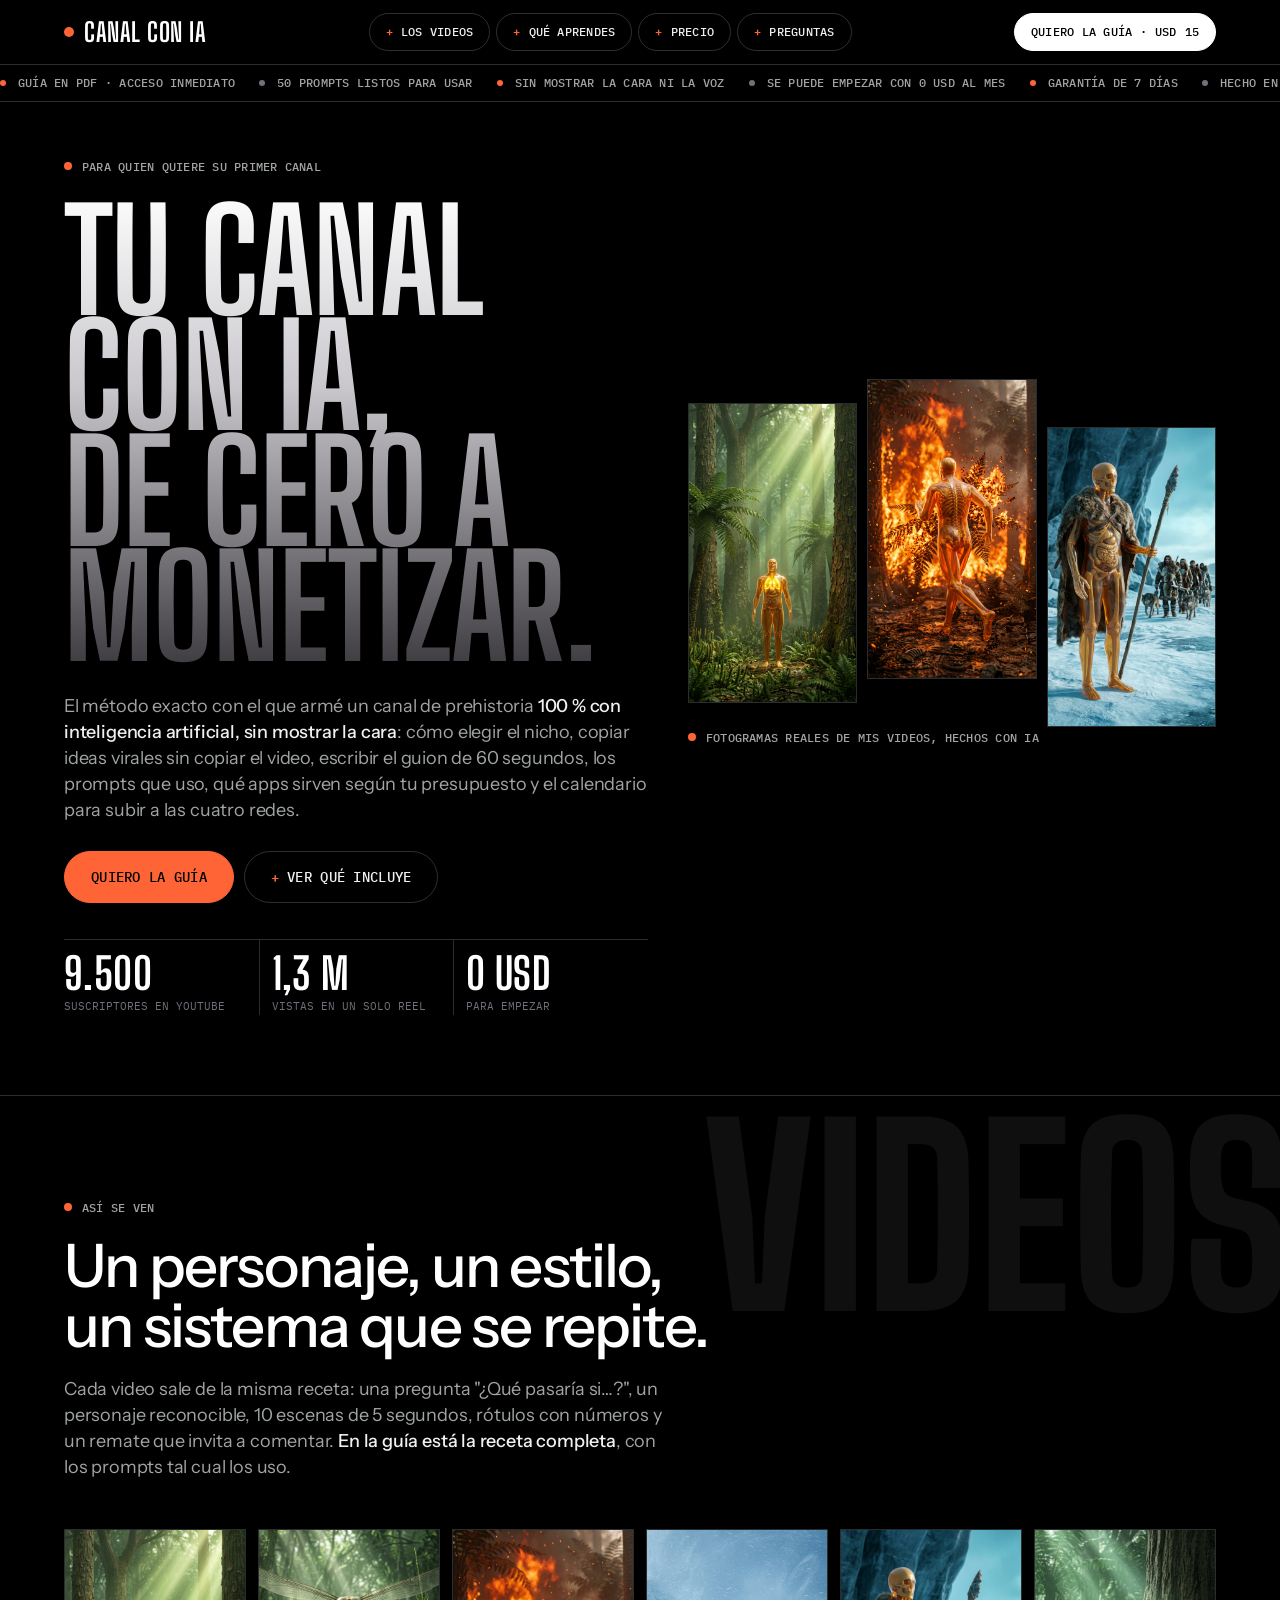
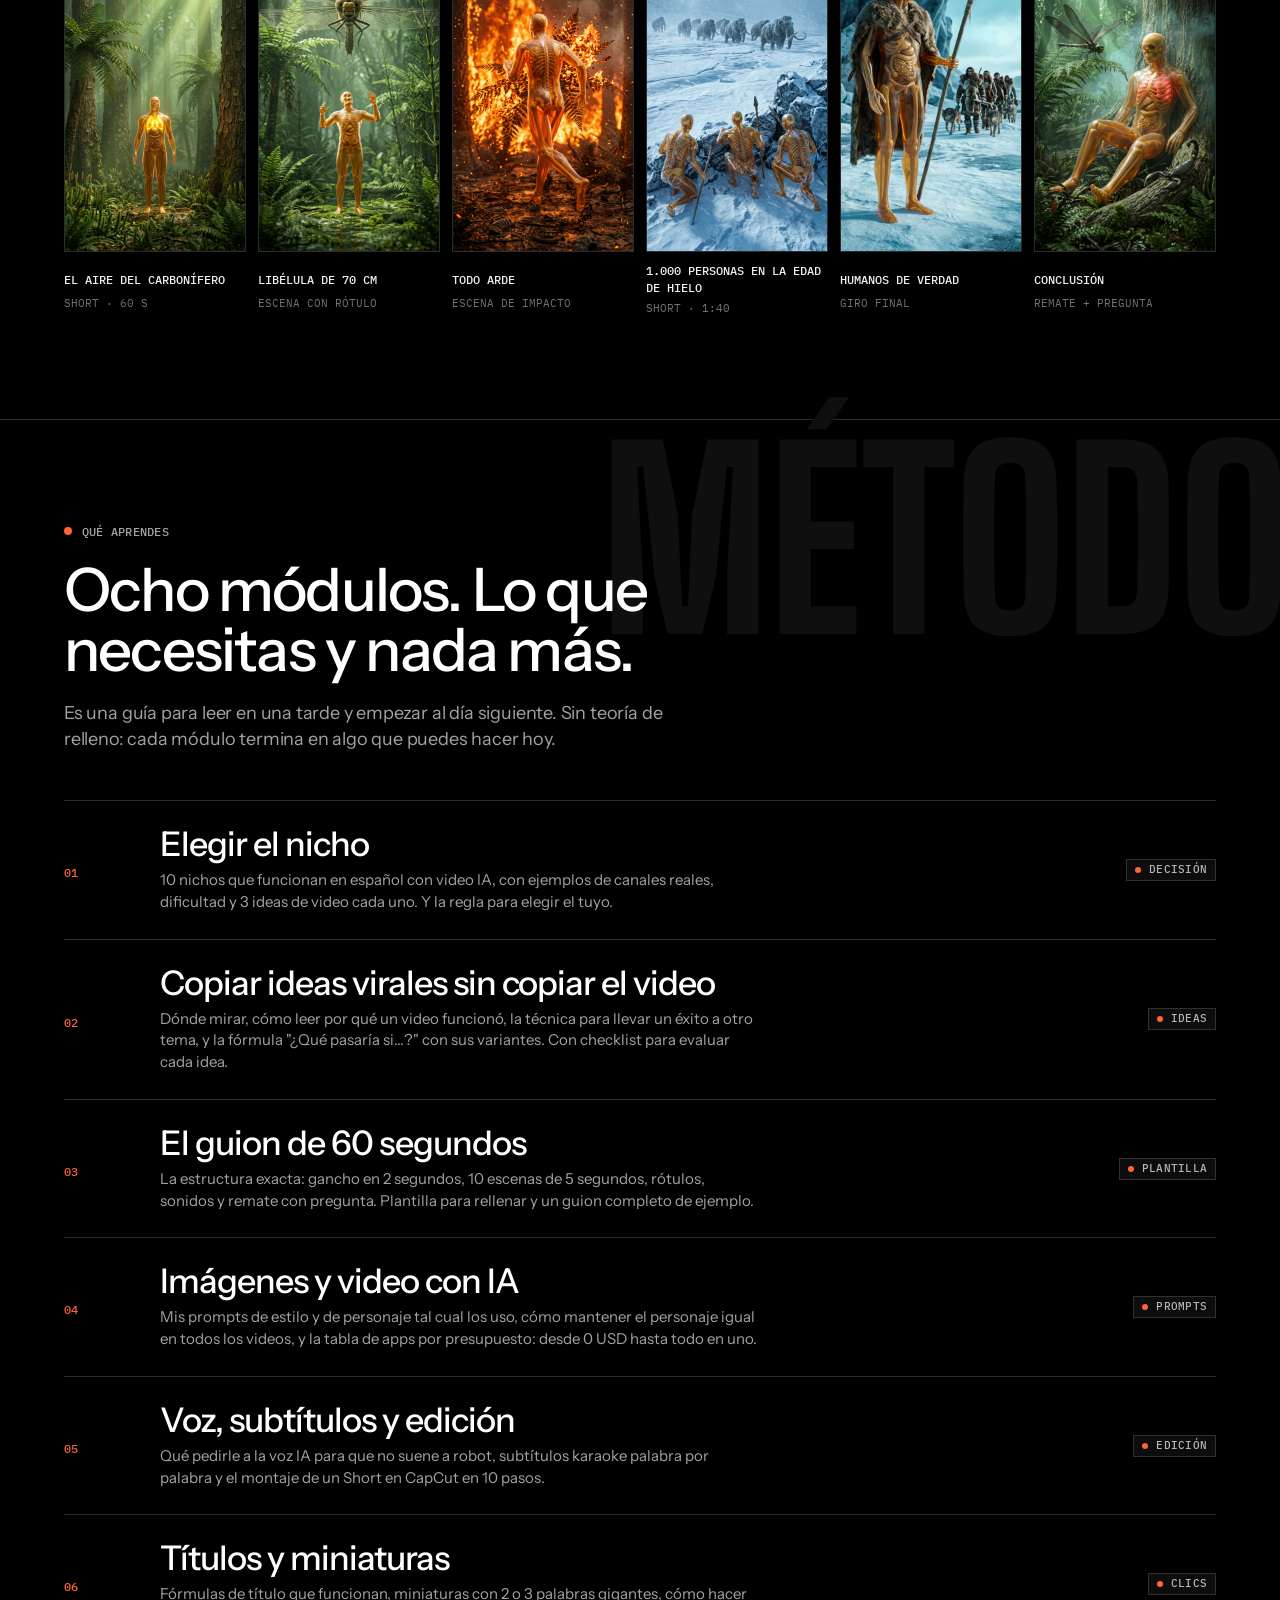
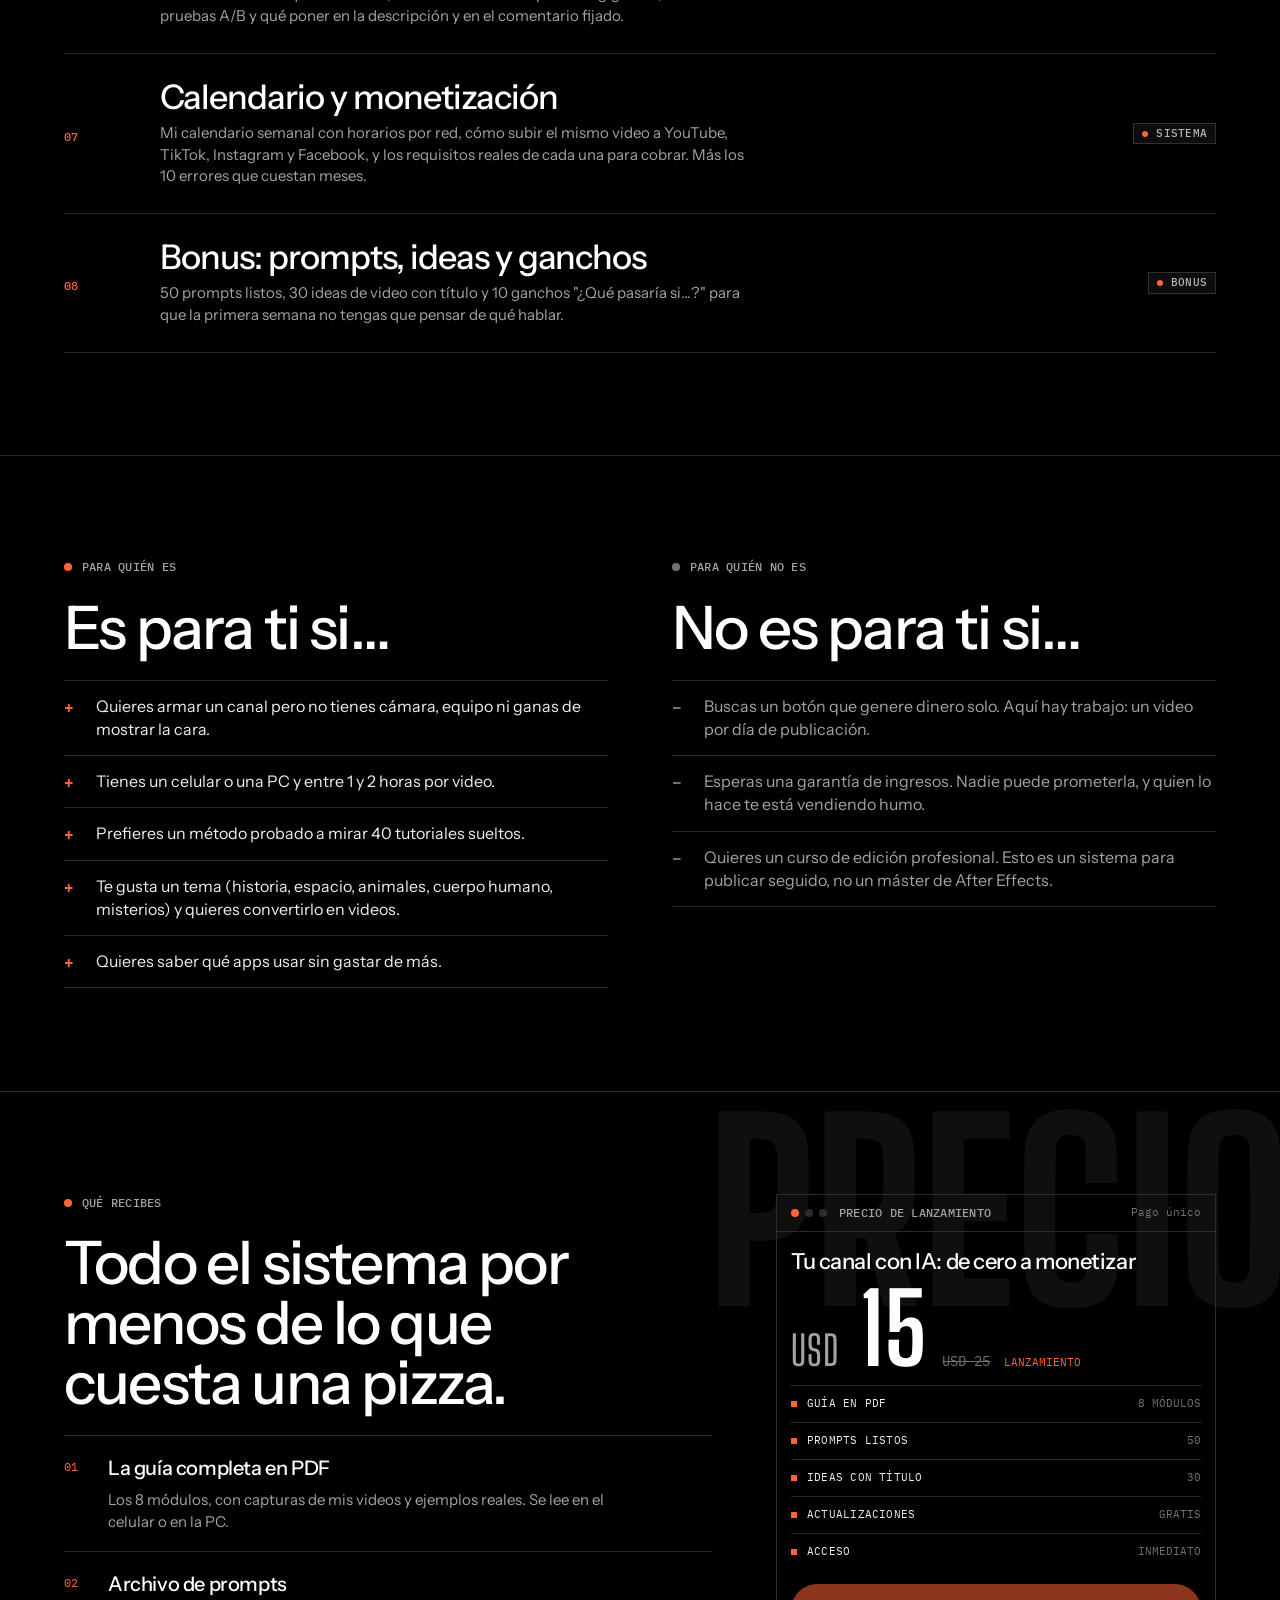
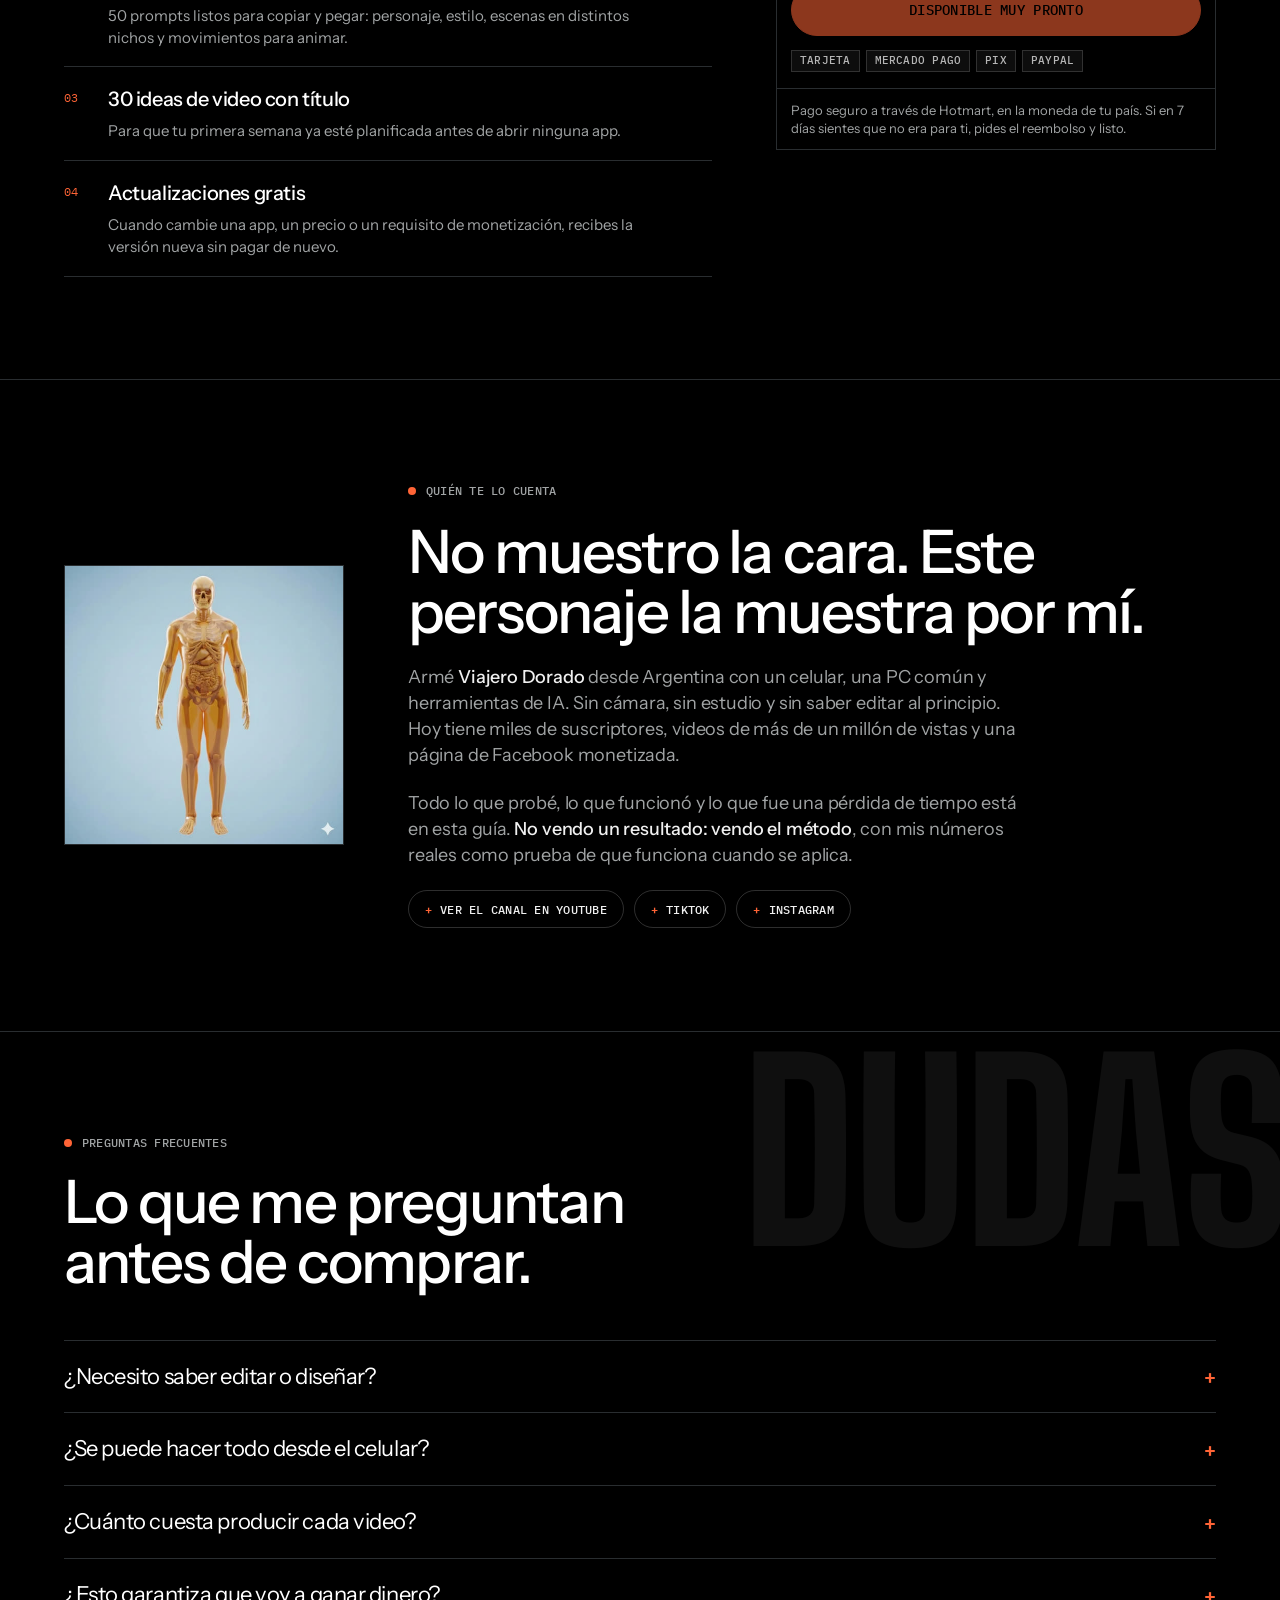
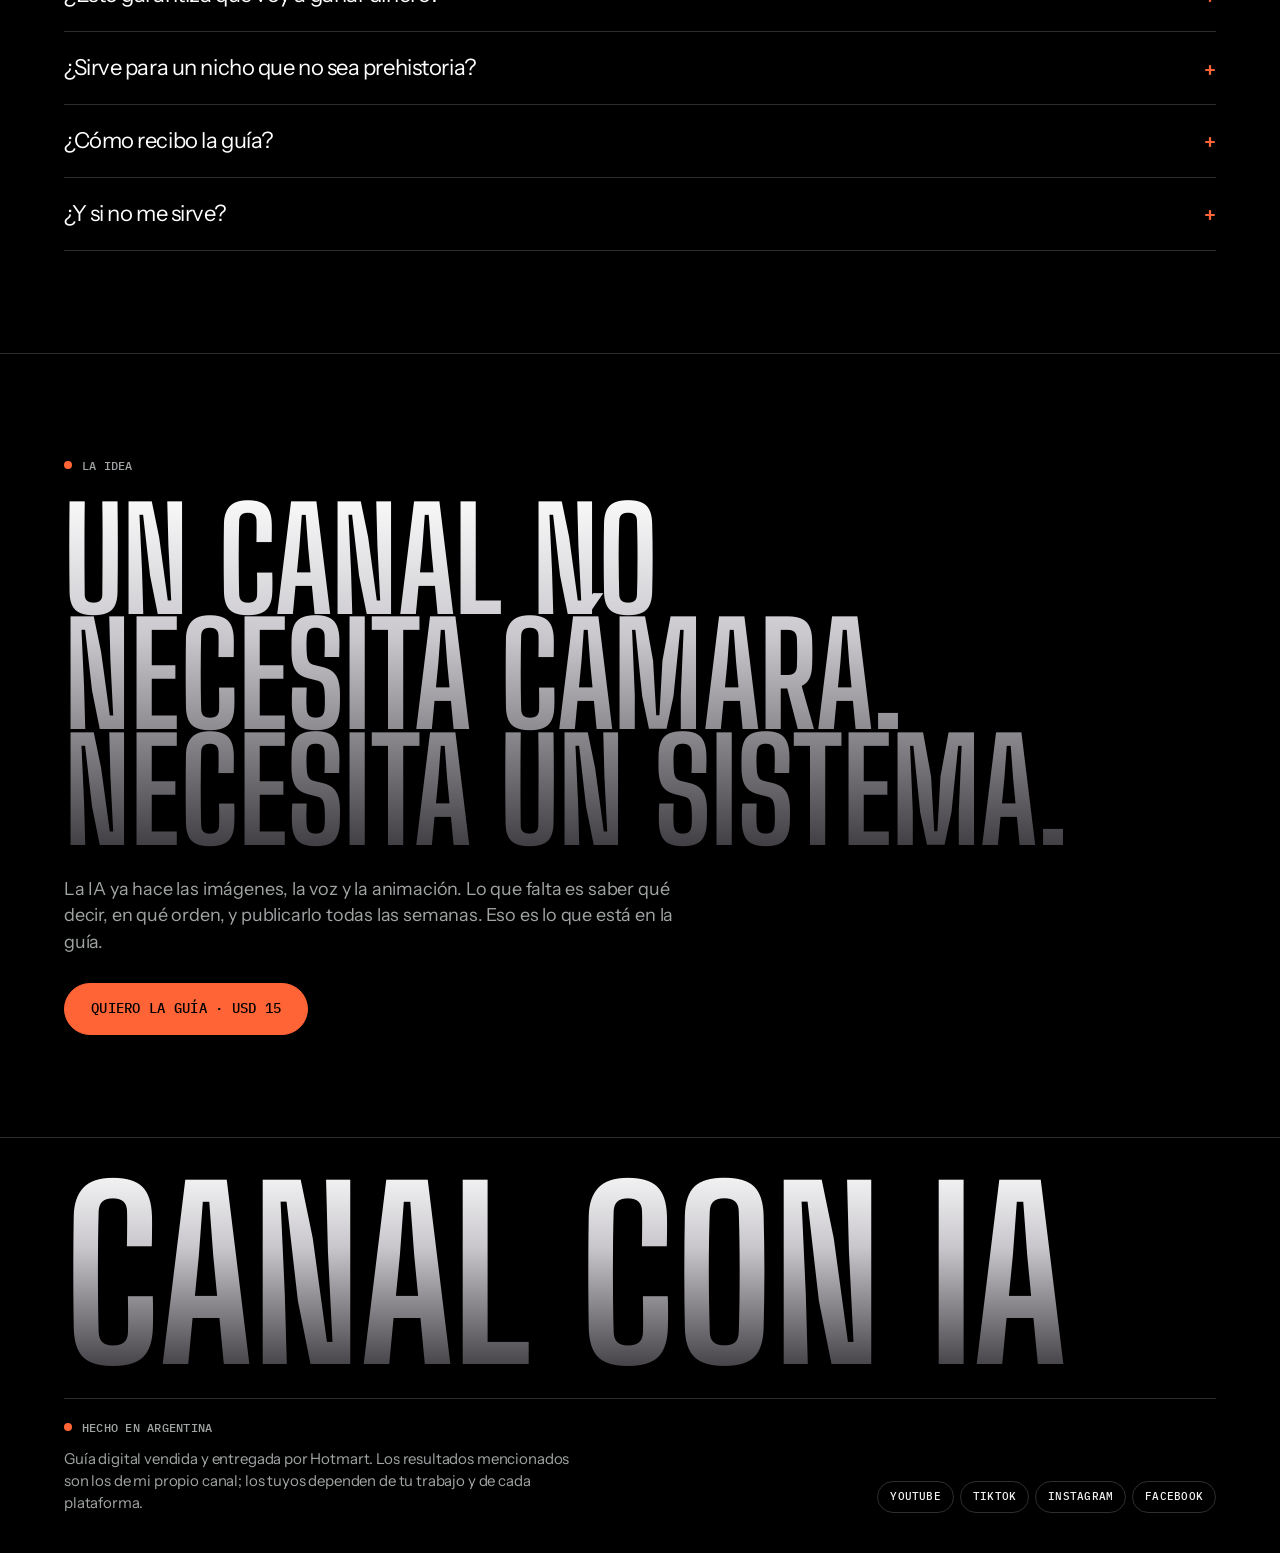
==== commit 52564eda: "Botones: sin pestaña nueva (falla dentro de Instagram/TikTok) y comprar en 'muy pronto' hasta tener " ====
--- a/index.html
+++ b/index.html
@@ -166,7 +166,7 @@
             <li><i></i><span>Actualizaciones</span><em>Gratis</em></li>
             <li><i></i><span>Acceso</span><em>Inmediato</em></li>
           </ul>
-          <a class="pill brasa grande" data-enlace="comprar" href="#">Comprar la guía</a>
+          <a class="pill brasa grande" data-enlace="comprar" data-pronto href="#precio">Comprar la guía</a>
           <div class="pagos" aria-label="Formas de pago">
             <span class="etiq">Tarjeta</span><span class="etiq">Mercado Pago</span><span class="etiq">Pix</span><span class="etiq">PayPal</span>
           </div>
@@ -186,9 +186,9 @@
         <p class="cuerpo">Armé <b data-canal>mi canal</b> desde Argentina con un celular, una PC común y herramientas de IA. Sin cámara, sin estudio y sin saber editar al principio. Hoy tiene miles de suscriptores, videos de más de un millón de vistas y una página de Facebook monetizada.</p>
         <p class="cuerpo">Todo lo que probé, lo que funcionó y lo que fue una pérdida de tiempo está en esta guía. <b>No vendo un resultado: vendo el método</b>, con mis números reales como prueba de que funciona cuando se aplica.</p>
         <div class="hero-acciones">
-          <a class="pill" data-enlace="youtube" href="#" target="_blank" rel="noopener"><span class="mas" aria-hidden="true">+</span>Ver el canal en YouTube</a>
-          <a class="pill" data-enlace="tiktok" href="#" target="_blank" rel="noopener"><span class="mas" aria-hidden="true">+</span>TikTok</a>
-          <a class="pill" data-enlace="instagram" href="#" target="_blank" rel="noopener"><span class="mas" aria-hidden="true">+</span>Instagram</a>
+          <a class="pill" data-enlace="youtube" href="#"><span class="mas" aria-hidden="true">+</span>Ver el canal en YouTube</a>
+          <a class="pill" data-enlace="tiktok" href="#"><span class="mas" aria-hidden="true">+</span>TikTok</a>
+          <a class="pill" data-enlace="instagram" href="#"><span class="mas" aria-hidden="true">+</span>Instagram</a>
         </div>
       </div>
     </div>
@@ -234,10 +234,10 @@
         <p class="cuerpo" style="font-size:15px">Guía digital vendida y entregada por Hotmart. Los resultados mencionados son los de mi propio canal; los tuyos dependen de tu trabajo y de cada plataforma.</p>
       </div>
       <nav class="pie-links" aria-label="Redes">
-        <a class="pill chica" data-enlace="youtube" href="#" target="_blank" rel="noopener">YouTube</a>
-        <a class="pill chica" data-enlace="tiktok" href="#" target="_blank" rel="noopener">TikTok</a>
-        <a class="pill chica" data-enlace="instagram" href="#" target="_blank" rel="noopener">Instagram</a>
-        <a class="pill chica" data-enlace="facebook" href="#" target="_blank" rel="noopener">Facebook</a>
+        <a class="pill chica" data-enlace="youtube" href="#">YouTube</a>
+        <a class="pill chica" data-enlace="tiktok" href="#">TikTok</a>
+        <a class="pill chica" data-enlace="instagram" href="#">Instagram</a>
+        <a class="pill chica" data-enlace="facebook" href="#">Facebook</a>
       </nav>
     </div>
   </div>
@@ -255,6 +255,7 @@
   document.querySelectorAll('[data-enlace]').forEach(function (a) {
     var k = a.getAttribute('data-enlace'), u = c[k];
     if (u && u.indexOf('XXXX') === -1 && u.indexOf('tucanal') === -1) a.href = u;
+    else if (k === 'comprar' && a.hasAttribute('data-pronto')) { a.textContent = 'Disponible muy pronto'; a.classList.add('apagado'); }
   });
   // Nombre del canal
   if (c.canal && c.canal !== '{CANAL}') document.querySelectorAll('[data-canal]').forEach(function (e) { e.textContent = c.canal; });
--- a/estilo.css
+++ b/estilo.css
@@ -199,3 +199,5 @@
 .enlaces .pill.lleno .fin, .enlaces .pill.brasa .fin { color: rgba(0,0,0,.5); }
 
 @media (prefers-reduced-motion: reduce) { .cinta-pista, .punto.vivo { animation: none; } html { scroll-behavior: auto; } }
+
+.pill.apagado { pointer-events: none; opacity: .55; }
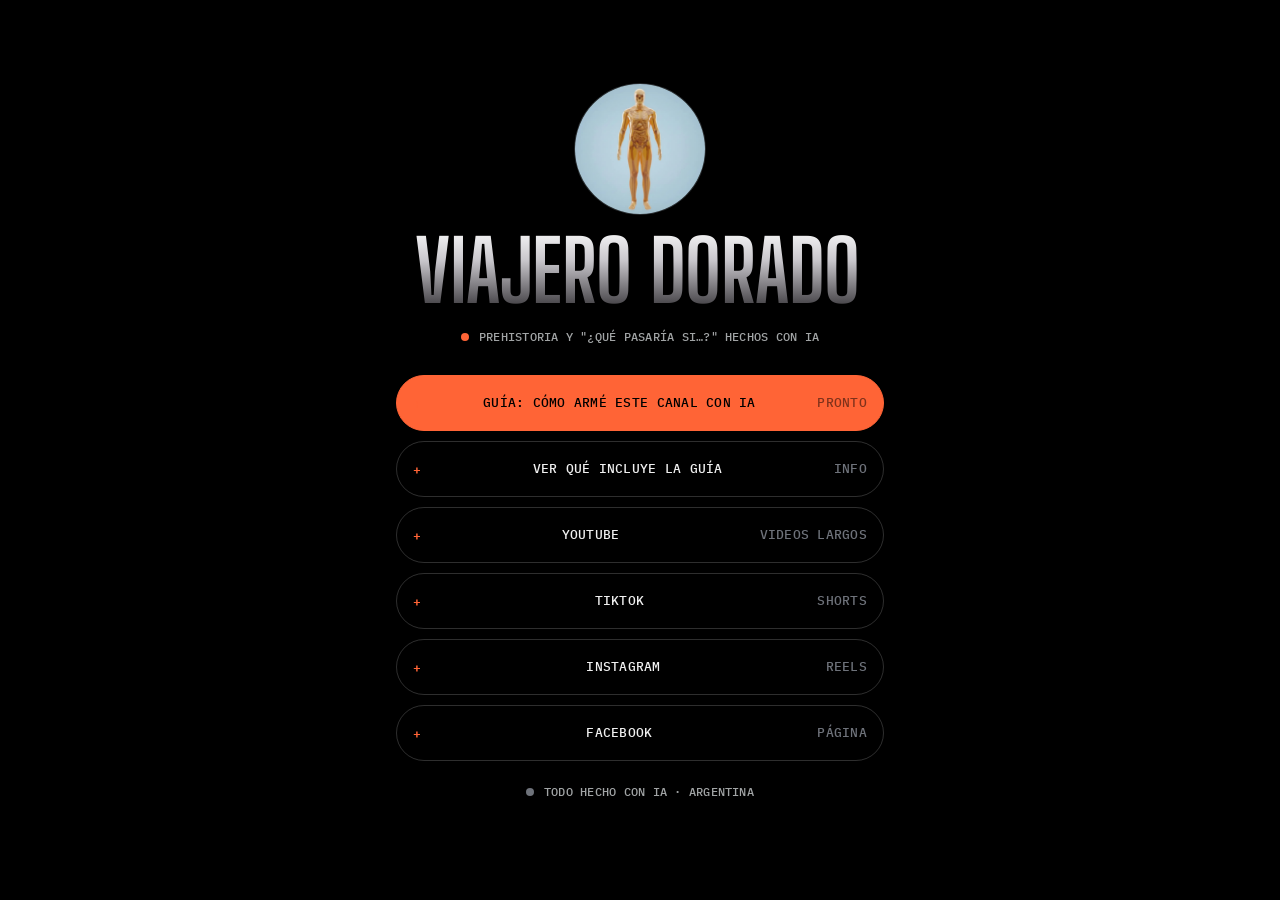
==== commit e3fdc4fd: "Portada = página de botones (index.html); la de venta pasa a guia.html Co-Authored-By: Claude Fable " ====
--- a/index.html
+++ b/index.html
@@ -3,11 +3,8 @@
 <head>
 <meta charset="utf-8">
 <meta name="viewport" content="width=device-width, initial-scale=1, viewport-fit=cover">
-<title>Tu canal con IA</title>
-<meta name="description" content="La guía con el método exacto para armar un canal de videos hecho con inteligencia artificial, sin mostrar la cara: nicho, ideas virales, guion de 60 segundos, prompts, apps baratas, calendario y requisitos para monetizar.">
-<meta property="og:title" content="Tu canal con IA: de cero a monetizar">
-<meta property="og:description" content="El método con el que armé un canal 100 % con IA, sin mostrar la cara. Guía en PDF con prompts, apps y calendario.">
-<meta property="og:image" content="img/v3.jpg">
+<title>Viajero Dorado</title>
+<meta name="description" content="Todos mis enlaces: la guía para armar tu canal con IA y mis redes.">
 <meta name="theme-color" content="#000000">
 <link rel="preconnect" href="https://fonts.googleapis.com">
 <link rel="preconnect" href="https://fonts.gstatic.com" crossorigin>
@@ -16,256 +13,30 @@
 <script src="config.js"></script>
 </head>
 <body>
-
-<header class="nav">
-  <div class="cont">
-    <a class="logo" href="#inicio" aria-label="Ir al inicio"><i aria-hidden="true"></i><span>CANAL CON IA</span></a>
-    <nav class="nav-links" aria-label="Secciones">
-      <a class="pill" href="#videos"><span class="mas" aria-hidden="true">+</span>Los videos</a>
-      <a class="pill" href="#aprendes"><span class="mas" aria-hidden="true">+</span>Qué aprendes</a>
-      <a class="pill" href="#precio"><span class="mas" aria-hidden="true">+</span>Precio</a>
-      <a class="pill" href="#preguntas"><span class="mas" aria-hidden="true">+</span>Preguntas</a>
-    </nav>
-    <a class="pill lleno" data-enlace="comprar" href="#precio"><span class="cta-largo">Quiero la guía · </span>USD <span data-precio>15</span></a>
-  </div>
-</header>
-<div class="cinta mono" aria-hidden="true">
-  <div class="cinta-pista" id="cinta">
-    <span><i class="punto"></i>Guía en PDF · acceso inmediato</span>
-    <span><i class="punto gris"></i>50 prompts listos para usar</span>
-    <span><i class="punto"></i>Sin mostrar la cara ni la voz</span>
-    <span><i class="punto gris"></i>Se puede empezar con 0 USD al mes</span>
-    <span><i class="punto"></i>Garantía de 7 días</span>
-    <span><i class="punto gris"></i>Hecho en Argentina</span>
-  </div>
-</div>
-
-<main id="inicio">
-
-  <!-- Portada -->
-  <section class="hero" aria-labelledby="t-hero">
-    <div class="cont">
-      <div class="hero-texto">
-        <p class="ojo"><i class="punto vivo"></i>Para quien quiere su primer canal</p>
-        <h1 class="monumento" id="t-hero">Tu canal con IA, de cero a monetizar.</h1>
-        <p class="cuerpo">El método exacto con el que armé un canal de prehistoria <b>100 % con inteligencia artificial, sin mostrar la cara</b>: cómo elegir el nicho, copiar ideas virales sin copiar el video, escribir el guion de 60 segundos, los prompts que uso, qué apps sirven según tu presupuesto y el calendario para subir a las cuatro redes.</p>
-        <div class="hero-acciones">
-          <a class="pill brasa grande" data-enlace="comprar" href="#precio">Quiero la guía</a>
-          <a class="pill grande" href="#aprendes"><span class="mas" aria-hidden="true">+</span>Ver qué incluye</a>
-        </div>
-        <div class="ficha" aria-label="Resultados del canal">
-          <div><span class="v">9.500</span><span class="k">Suscriptores en YouTube</span></div>
-          <div><span class="v">1,3 M</span><span class="k">Vistas en un solo Reel</span></div>
-          <div><span class="v">0 USD</span><span class="k">Para empezar</span></div>
-        </div>
-      </div>
-      <div class="collage" aria-label="Fotogramas de los videos">
-        <figure><img src="img/v1.jpg" alt="El personaje dorado respira en un bosque del Carbonífero" loading="eager"></figure>
-        <figure><img src="img/v3.jpg" alt="El personaje dorado corre delante de un incendio" loading="eager"></figure>
-        <figure><img src="img/v5.jpg" alt="El personaje dorado con pieles y lanza junto a humanos de la Edad de Hielo" loading="eager"></figure>
-        <p class="pista ojo"><i class="punto"></i>Fotogramas reales de mis videos, hechos con IA</p>
-      </div>
-    </div>
-  </section>
-
-  <!-- Los videos -->
-  <section class="seccion recortada" id="videos" aria-labelledby="t-videos">
-    <p class="fantasma" aria-hidden="true">Videos</p>
-    <div class="cont">
-      <div class="cab-sec">
-        <p class="ojo"><i class="punto"></i>Así se ven</p>
-        <h2 class="t" id="t-videos">Un personaje, un estilo, un sistema que se repite.</h2>
-        <p class="cuerpo">Cada video sale de la misma receta: una pregunta "¿Qué pasaría si…?", un personaje reconocible, 10 escenas de 5 segundos, rótulos con números y un remate que invita a comentar. <b>En la guía está la receta completa</b>, con los prompts tal cual los uso.</p>
-      </div>
-      <div class="galeria">
-        <figure><img src="img/v1.jpg" alt="" loading="lazy"><figcaption><span class="n">El aire del Carbonífero</span><span class="v">Short · 60 s</span></figcaption></figure>
-        <figure><img src="img/v2.jpg" alt="" loading="lazy"><figcaption><span class="n">Libélula de 70 cm</span><span class="v">Escena con rótulo</span></figcaption></figure>
-        <figure><img src="img/v3.jpg" alt="" loading="lazy"><figcaption><span class="n">Todo arde</span><span class="v">Escena de impacto</span></figcaption></figure>
-        <figure><img src="img/v4.jpg" alt="" loading="lazy"><figcaption><span class="n">1.000 personas en la Edad de Hielo</span><span class="v">Short · 1:40</span></figcaption></figure>
-        <figure><img src="img/v5.jpg" alt="" loading="lazy"><figcaption><span class="n">Humanos de verdad</span><span class="v">Giro final</span></figcaption></figure>
-        <figure><img src="img/v6.jpg" alt="" loading="lazy"><figcaption><span class="n">Conclusión</span><span class="v">Remate + pregunta</span></figcaption></figure>
-      </div>
-    </div>
-  </section>
-
-  <!-- Qué aprendes -->
-  <section class="seccion recortada" id="aprendes" aria-labelledby="t-apr">
-    <p class="fantasma" aria-hidden="true">Método</p>
-    <div class="cont">
-      <div class="cab-sec">
-        <p class="ojo"><i class="punto"></i>Qué aprendes</p>
-        <h2 class="t" id="t-apr">Ocho módulos. Lo que necesitas y nada más.</h2>
-        <p class="cuerpo">Es una guía para leer en una tarde y empezar al día siguiente. Sin teoría de relleno: cada módulo termina en algo que puedes hacer hoy.</p>
-      </div>
-      <ol class="modulos">
-        <li class="mod"><span class="idx">01</span><div class="mod-texto"><h3>Elegir el nicho</h3><p>10 nichos que funcionan en español con video IA, con ejemplos de canales reales, dificultad y 3 ideas de video cada uno. Y la regla para elegir el tuyo.</p></div><span class="etiq"><i class="punto"></i>Decisión</span></li>
-        <li class="mod"><span class="idx">02</span><div class="mod-texto"><h3>Copiar ideas virales sin copiar el video</h3><p>Dónde mirar, cómo leer por qué un video funcionó, la técnica para llevar un éxito a otro tema, y la fórmula "¿Qué pasaría si…?" con sus variantes. Con checklist para evaluar cada idea.</p></div><span class="etiq"><i class="punto"></i>Ideas</span></li>
-        <li class="mod"><span class="idx">03</span><div class="mod-texto"><h3>El guion de 60 segundos</h3><p>La estructura exacta: gancho en 2 segundos, 10 escenas de 5 segundos, rótulos, sonidos y remate con pregunta. Plantilla para rellenar y un guion completo de ejemplo.</p></div><span class="etiq"><i class="punto"></i>Plantilla</span></li>
-        <li class="mod"><span class="idx">04</span><div class="mod-texto"><h3>Imágenes y video con IA</h3><p>Mis prompts de estilo y de personaje tal cual los uso, cómo mantener el personaje igual en todos los videos, y la tabla de apps por presupuesto: desde 0 USD hasta todo en uno.</p></div><span class="etiq"><i class="punto"></i>Prompts</span></li>
-        <li class="mod"><span class="idx">05</span><div class="mod-texto"><h3>Voz, subtítulos y edición</h3><p>Qué pedirle a la voz IA para que no suene a robot, subtítulos karaoke palabra por palabra y el montaje de un Short en CapCut en 10 pasos.</p></div><span class="etiq"><i class="punto"></i>Edición</span></li>
-        <li class="mod"><span class="idx">06</span><div class="mod-texto"><h3>Títulos y miniaturas</h3><p>Fórmulas de título que funcionan, miniaturas con 2 o 3 palabras gigantes, cómo hacer pruebas A/B y qué poner en la descripción y en el comentario fijado.</p></div><span class="etiq"><i class="punto"></i>Clics</span></li>
-        <li class="mod"><span class="idx">07</span><div class="mod-texto"><h3>Calendario y monetización</h3><p>Mi calendario semanal con horarios por red, cómo subir el mismo video a YouTube, TikTok, Instagram y Facebook, y los requisitos reales de cada una para cobrar. Más los 10 errores que cuestan meses.</p></div><span class="etiq"><i class="punto"></i>Sistema</span></li>
-        <li class="mod"><span class="idx">08</span><div class="mod-texto"><h3>Bonus: prompts, ideas y ganchos</h3><p>50 prompts listos, 30 ideas de video con título y 10 ganchos "¿Qué pasaría si…?" para que la primera semana no tengas que pensar de qué hablar.</p></div><span class="etiq"><i class="punto"></i>Bonus</span></li>
-      </ol>
-    </div>
-  </section>
-
-  <!-- Para quién -->
-  <section class="seccion" id="paraquien" aria-labelledby="t-pq">
-    <div class="cont split">
-      <div class="col-texto">
-        <p class="ojo"><i class="punto"></i>Para quién es</p>
-        <h2 class="t" id="t-pq">Es para ti si…</h2>
-        <ul class="lista-si">
-          <li>Quieres armar un canal pero no tienes cámara, equipo ni ganas de mostrar la cara.</li>
-          <li>Tienes un celular o una PC y entre 1 y 2 horas por video.</li>
-          <li>Prefieres un método probado a mirar 40 tutoriales sueltos.</li>
-          <li>Te gusta un tema (historia, espacio, animales, cuerpo humano, misterios) y quieres convertirlo en videos.</li>
-          <li>Quieres saber qué apps usar sin gastar de más.</li>
-        </ul>
-      </div>
-      <div class="col-texto">
-        <p class="ojo"><i class="punto gris"></i>Para quién no es</p>
-        <h2 class="t">No es para ti si…</h2>
-        <ul class="lista-no">
-          <li>Buscas un botón que genere dinero solo. Aquí hay trabajo: un video por día de publicación.</li>
-          <li>Esperas una garantía de ingresos. Nadie puede prometerla, y quien lo hace te está vendiendo humo.</li>
-          <li>Quieres un curso de edición profesional. Esto es un sistema para publicar seguido, no un máster de After Effects.</li>
-        </ul>
-      </div>
-    </div>
-  </section>
-
-  <!-- Precio -->
-  <section class="seccion recortada" id="precio" aria-labelledby="t-precio">
-    <p class="fantasma" aria-hidden="true">Precio</p>
-    <div class="cont oferta">
-      <div class="col-texto">
-        <p class="ojo"><i class="punto"></i>Qué recibes</p>
-        <h2 class="t" id="t-precio">Todo el sistema por menos de lo que cuesta una pizza.</h2>
-        <ul class="incluye">
-          <li><span class="idx">01</span><div><h3>La guía completa en PDF</h3><p>Los 8 módulos, con capturas de mis videos y ejemplos reales. Se lee en el celular o en la PC.</p></div></li>
-          <li><span class="idx">02</span><div><h3>Archivo de prompts</h3><p>50 prompts listos para copiar y pegar: personaje, estilo, escenas en distintos nichos y movimientos para animar.</p></div></li>
-          <li><span class="idx">03</span><div><h3>30 ideas de video con título</h3><p>Para que tu primera semana ya esté planificada antes de abrir ninguna app.</p></div></li>
-          <li><span class="idx">04</span><div><h3>Actualizaciones gratis</h3><p>Cuando cambie una app, un precio o un requisito de monetización, recibes la versión nueva sin pagar de nuevo.</p></div></li>
-        </ul>
-      </div>
-      <div class="ticket" aria-label="Precio">
-        <div class="ticket-cab"><span class="luces" aria-hidden="true"><i></i><i></i><i></i></span><span class="mono">Precio de lanzamiento</span><span class="fecha">Pago único</span></div>
-        <div class="ticket-cuerpo">
-          <p class="r-prod">Tu canal con IA: de cero a monetizar</p>
-          <div class="precio">
-            <span class="numero"><small>USD</small> <span data-precio>15</span></span>
-            <span class="antes" data-precio-antes>USD 25</span>
-            <span class="ahorro" data-ahorro>Lanzamiento</span>
-          </div>
-          <ul class="leyenda">
-            <li><i></i><span>Guía en PDF</span><em>8 módulos</em></li>
-            <li><i></i><span>Prompts listos</span><em>50</em></li>
-            <li><i></i><span>Ideas con título</span><em>30</em></li>
-            <li><i></i><span>Actualizaciones</span><em>Gratis</em></li>
-            <li><i></i><span>Acceso</span><em>Inmediato</em></li>
-          </ul>
-          <a class="pill brasa grande" data-enlace="comprar" data-pronto href="#precio">Comprar la guía</a>
-          <div class="pagos" aria-label="Formas de pago">
-            <span class="etiq">Tarjeta</span><span class="etiq">Mercado Pago</span><span class="etiq">Pix</span><span class="etiq">PayPal</span>
-          </div>
-        </div>
-        <p class="alerta">Pago seguro a través de Hotmart, en la moneda de tu país. Si en 7 días sientes que no era para ti, pides el reembolso y listo.</p>
-      </div>
-    </div>
-  </section>
-
-  <!-- Quién soy -->
-  <section class="seccion" id="quien" aria-labelledby="t-quien">
-    <div class="cont quien">
-      <div class="retrato"><img src="img/personaje.jpg" alt="El personaje dorado translúcido del canal" loading="lazy"></div>
-      <div class="col-texto">
-        <p class="ojo"><i class="punto"></i>Quién te lo cuenta</p>
-        <h2 class="t" id="t-quien">No muestro la cara. Este personaje la muestra por mí.</h2>
-        <p class="cuerpo">Armé <b data-canal>mi canal</b> desde Argentina con un celular, una PC común y herramientas de IA. Sin cámara, sin estudio y sin saber editar al principio. Hoy tiene miles de suscriptores, videos de más de un millón de vistas y una página de Facebook monetizada.</p>
-        <p class="cuerpo">Todo lo que probé, lo que funcionó y lo que fue una pérdida de tiempo está en esta guía. <b>No vendo un resultado: vendo el método</b>, con mis números reales como prueba de que funciona cuando se aplica.</p>
-        <div class="hero-acciones">
-          <a class="pill" data-enlace="youtube" href="#"><span class="mas" aria-hidden="true">+</span>Ver el canal en YouTube</a>
-          <a class="pill" data-enlace="tiktok" href="#"><span class="mas" aria-hidden="true">+</span>TikTok</a>
-          <a class="pill" data-enlace="instagram" href="#"><span class="mas" aria-hidden="true">+</span>Instagram</a>
-        </div>
-      </div>
-    </div>
-  </section>
-
-  <!-- Preguntas -->
-  <section class="seccion recortada" id="preguntas" aria-labelledby="t-faq">
-    <p class="fantasma" aria-hidden="true">Dudas</p>
-    <div class="cont">
-      <div class="cab-sec">
-        <p class="ojo"><i class="punto"></i>Preguntas frecuentes</p>
-        <h2 class="t" id="t-faq">Lo que me preguntan antes de comprar.</h2>
-      </div>
-      <div class="faq">
-        <details><summary>¿Necesito saber editar o diseñar?</summary><p class="cuerpo">No. El montaje se hace en CapCut siguiendo 10 pasos que están en la guía, y las imágenes las genera la IA con los prompts que te doy. Si sabes usar un celular, puedes hacerlo.</p></details>
-        <details><summary>¿Se puede hacer todo desde el celular?</summary><p class="cuerpo">Sí. Todas las apps del nivel gratis y del nivel básico tienen versión para celular. Con PC es más cómodo, pero no es obligatorio.</p></details>
-        <details><summary>¿Cuánto cuesta producir cada video?</summary><p class="cuerpo">Depende del nivel que elijas. Con las apps gratis, 0 USD y algo más de tiempo. Con el nivel básico, entre 10 y 30 USD al mes para publicar 4 o 5 videos por semana. La tabla con precios actuales está en el módulo 4.</p></details>
-        <details><summary>¿Esto garantiza que voy a ganar dinero?</summary><p class="cuerpo">No, y desconfía de quien te lo prometa. Lo que garantizo es que vas a tener el sistema completo y los requisitos reales de cada plataforma para monetizar. Llegar depende de que publiques seguido y mejores con tus propias estadísticas.</p></details>
-        <details><summary>¿Sirve para un nicho que no sea prehistoria?</summary><p class="cuerpo">Sí. El módulo 1 compara 10 nichos y el módulo 8 trae ideas y prompts para varios. El método es el mismo: cambia el tema, no el sistema.</p></details>
-        <details><summary>¿Cómo recibo la guía?</summary><p class="cuerpo">Apenas se confirma el pago, Hotmart te manda un correo con el acceso para descargar el PDF y el archivo de prompts. Queda en tu cuenta de Hotmart para siempre, con las actualizaciones incluidas.</p></details>
-        <details><summary>¿Y si no me sirve?</summary><p class="cuerpo">Tienes 7 días para pedir el reembolso desde Hotmart, sin explicaciones.</p></details>
-      </div>
-    </div>
-  </section>
-
-  <!-- Monumento -->
-  <section class="seccion monu" aria-label="Idea">
-    <div class="cont">
-      <p class="ojo"><i class="punto"></i>La idea</p>
-      <h2 class="monumento">Un canal no necesita cámara. Necesita un sistema.</h2>
-      <p class="cuerpo">La IA ya hace las imágenes, la voz y la animación. Lo que falta es saber qué decir, en qué orden, y publicarlo todas las semanas. Eso es lo que está en la guía.</p>
-      <div class="hero-acciones"><a class="pill brasa grande" data-enlace="comprar" href="#precio">Quiero la guía · USD <span data-precio>15</span></a></div>
-    </div>
-  </section>
+<main class="enlaces">
+  <div class="avatar"><img src="img/personaje.jpg" alt="El personaje dorado del canal"></div>
+  <h1 class="monumento" data-canal>Mi canal</h1>
+  <p class="ojo"><i class="punto vivo"></i>Prehistoria y "¿Qué pasaría si…?" hechos con IA</p>
+  <nav class="lista" aria-label="Enlaces">
+    <a class="pill brasa" data-enlace="comprar" href="guia.html#precio"><span class="mas" aria-hidden="true">+</span>Guía: cómo armé este canal con IA<span class="fin">USD <span data-precio>15</span></span></a>
+    <a class="pill" href="guia.html"><span class="mas" aria-hidden="true">+</span>Ver qué incluye la guía<span class="fin">Info</span></a>
+    <a class="pill" data-enlace="youtube" href="#"><span class="mas" aria-hidden="true">+</span>YouTube<span class="fin">Videos largos</span></a>
+    <a class="pill" data-enlace="tiktok" href="#"><span class="mas" aria-hidden="true">+</span>TikTok<span class="fin">Shorts</span></a>
+    <a class="pill" data-enlace="instagram" href="#"><span class="mas" aria-hidden="true">+</span>Instagram<span class="fin">Reels</span></a>
+    <a class="pill" data-enlace="facebook" href="#"><span class="mas" aria-hidden="true">+</span>Facebook<span class="fin">Página</span></a>
+  </nav>
+  <p class="ojo"><i class="punto gris"></i>Todo hecho con IA · Argentina</p>
 </main>
-
-<footer class="pie">
-  <div class="cont">
-    <p class="pie-marca monumento" aria-label="Canal con IA">CANAL CON IA</p>
-    <div class="pie-abajo">
-      <div style="display:grid;gap:12px;max-width:40em">
-        <p class="ojo"><i class="punto vivo"></i>Hecho en Argentina</p>
-        <p class="cuerpo" style="font-size:15px">Guía digital vendida y entregada por Hotmart. Los resultados mencionados son los de mi propio canal; los tuyos dependen de tu trabajo y de cada plataforma.</p>
-      </div>
-      <nav class="pie-links" aria-label="Redes">
-        <a class="pill chica" data-enlace="youtube" href="#">YouTube</a>
-        <a class="pill chica" data-enlace="tiktok" href="#">TikTok</a>
-        <a class="pill chica" data-enlace="instagram" href="#">Instagram</a>
-        <a class="pill chica" data-enlace="facebook" href="#">Facebook</a>
-      </nav>
-    </div>
-  </div>
-</footer>
-
-<div class="barra" aria-label="Comprar">
-  <div><span class="k">Guía en PDF · pago único</span><output>USD <span data-precio>15</span></output></div>
-  <a class="pill brasa" data-enlace="comprar" href="#precio">Comprar</a>
-</div>
-
 <script>
 (function () {
   var c = window.CONFIG || {};
-  // Enlaces desde config.js
   document.querySelectorAll('[data-enlace]').forEach(function (a) {
     var k = a.getAttribute('data-enlace'), u = c[k];
     if (u && u.indexOf('XXXX') === -1 && u.indexOf('tucanal') === -1) a.href = u;
-    else if (k === 'comprar' && a.hasAttribute('data-pronto')) { a.textContent = 'Disponible muy pronto'; a.classList.add('apagado'); }
+    else if (k === 'comprar') { var f = a.querySelector('.fin'); if (f) f.textContent = 'Pronto'; }
   });
-  // Nombre del canal
   if (c.canal && c.canal !== '{CANAL}') document.querySelectorAll('[data-canal]').forEach(function (e) { e.textContent = c.canal; });
-  // Precio
   if (c.precio) document.querySelectorAll('[data-precio]').forEach(function (e) { e.textContent = c.precio; });
-  var antes = document.querySelector('[data-precio-antes]'), ahorro = document.querySelector('[data-ahorro]');
-  if (antes) { if (c.precioAntes) antes.textContent = 'USD ' + c.precioAntes; else { antes.hidden = true; if (ahorro) ahorro.hidden = true; } }
-  // Cinta infinita
-  var cinta = document.getElementById('cinta');
-  if (cinta) cinta.innerHTML += cinta.innerHTML;
 })();
 </script>
 </body>
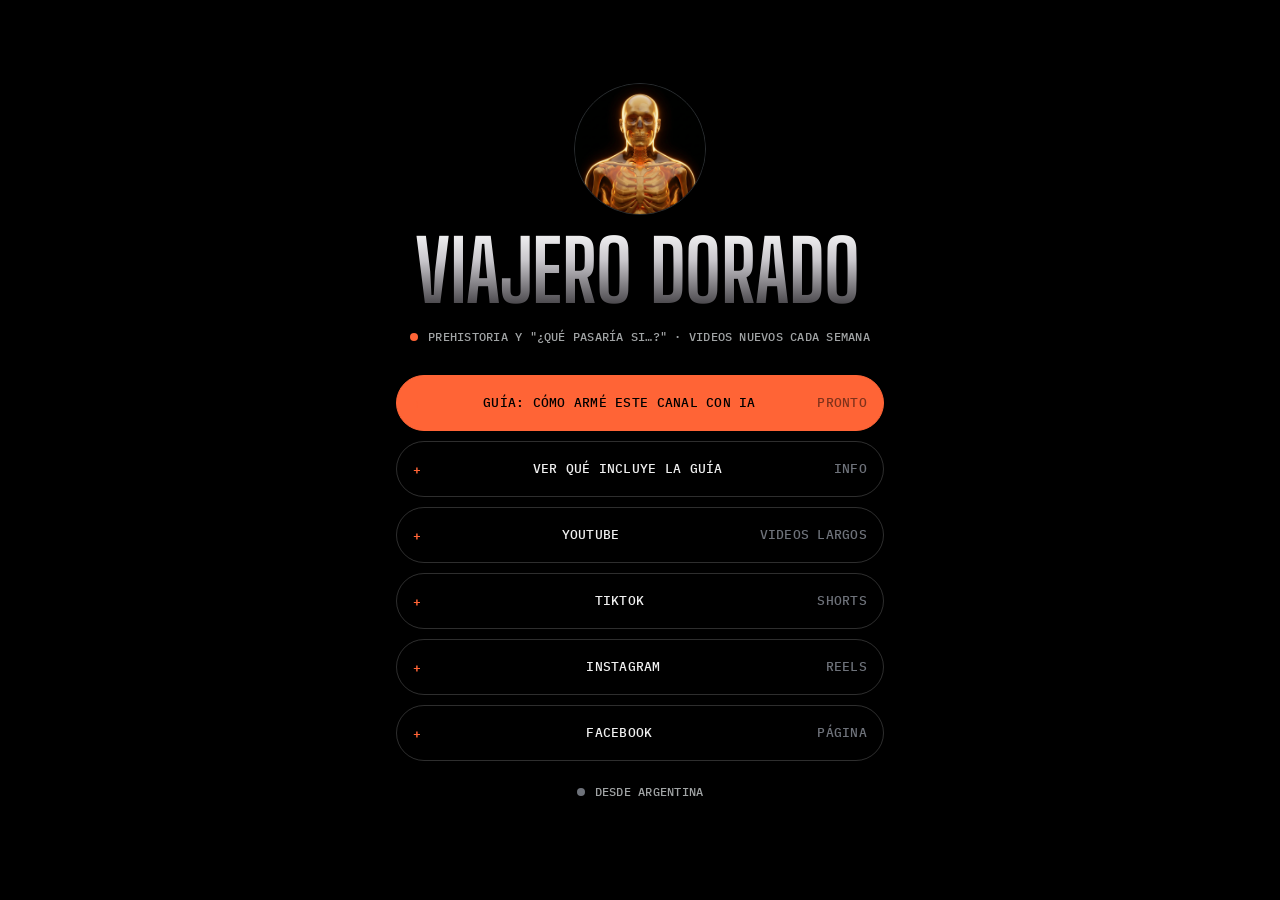
==== commit d90edf53: "Foto de perfil del personaje y textos más naturales Co-Authored-By: Claude Fable 5.1 <noreply@anthro" ====
--- a/index.html
+++ b/index.html
@@ -16,7 +16,7 @@
 <main class="enlaces">
   <div class="avatar"><img src="img/personaje.jpg" alt="El personaje dorado del canal"></div>
   <h1 class="monumento" data-canal>Mi canal</h1>
-  <p class="ojo"><i class="punto vivo"></i>Prehistoria y "¿Qué pasaría si…?" hechos con IA</p>
+  <p class="ojo"><i class="punto vivo"></i>Prehistoria y "¿Qué pasaría si…?" · Videos nuevos cada semana</p>
   <nav class="lista" aria-label="Enlaces">
     <a class="pill brasa" data-enlace="comprar" href="guia.html#precio"><span class="mas" aria-hidden="true">+</span>Guía: cómo armé este canal con IA<span class="fin">USD <span data-precio>15</span></span></a>
     <a class="pill" href="guia.html"><span class="mas" aria-hidden="true">+</span>Ver qué incluye la guía<span class="fin">Info</span></a>
@@ -25,7 +25,7 @@
     <a class="pill" data-enlace="instagram" href="#"><span class="mas" aria-hidden="true">+</span>Instagram<span class="fin">Reels</span></a>
     <a class="pill" data-enlace="facebook" href="#"><span class="mas" aria-hidden="true">+</span>Facebook<span class="fin">Página</span></a>
   </nav>
-  <p class="ojo"><i class="punto gris"></i>Todo hecho con IA · Argentina</p>
+  <p class="ojo"><i class="punto gris"></i>Desde Argentina</p>
 </main>
 <script>
 (function () {
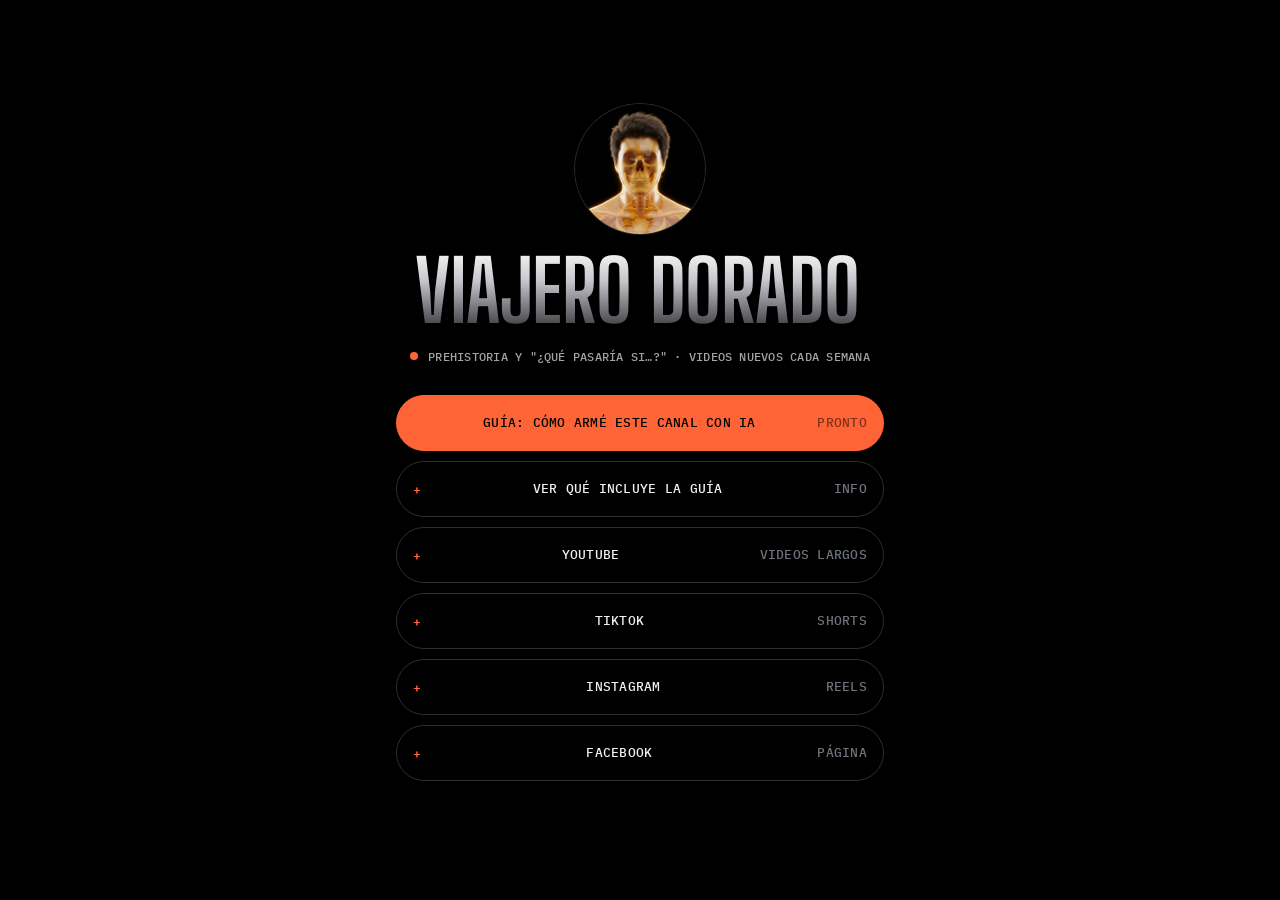
==== commit 715171fa: "Sin cifras del canal, sin país y sin mención de monetización propia Co-Authored-By: Claude Fable 5.1" ====
--- a/index.html
+++ b/index.html
@@ -25,7 +25,6 @@
     <a class="pill" data-enlace="instagram" href="#"><span class="mas" aria-hidden="true">+</span>Instagram<span class="fin">Reels</span></a>
     <a class="pill" data-enlace="facebook" href="#"><span class="mas" aria-hidden="true">+</span>Facebook<span class="fin">Página</span></a>
   </nav>
-  <p class="ojo"><i class="punto gris"></i>Desde Argentina</p>
 </main>
 <script>
 (function () {
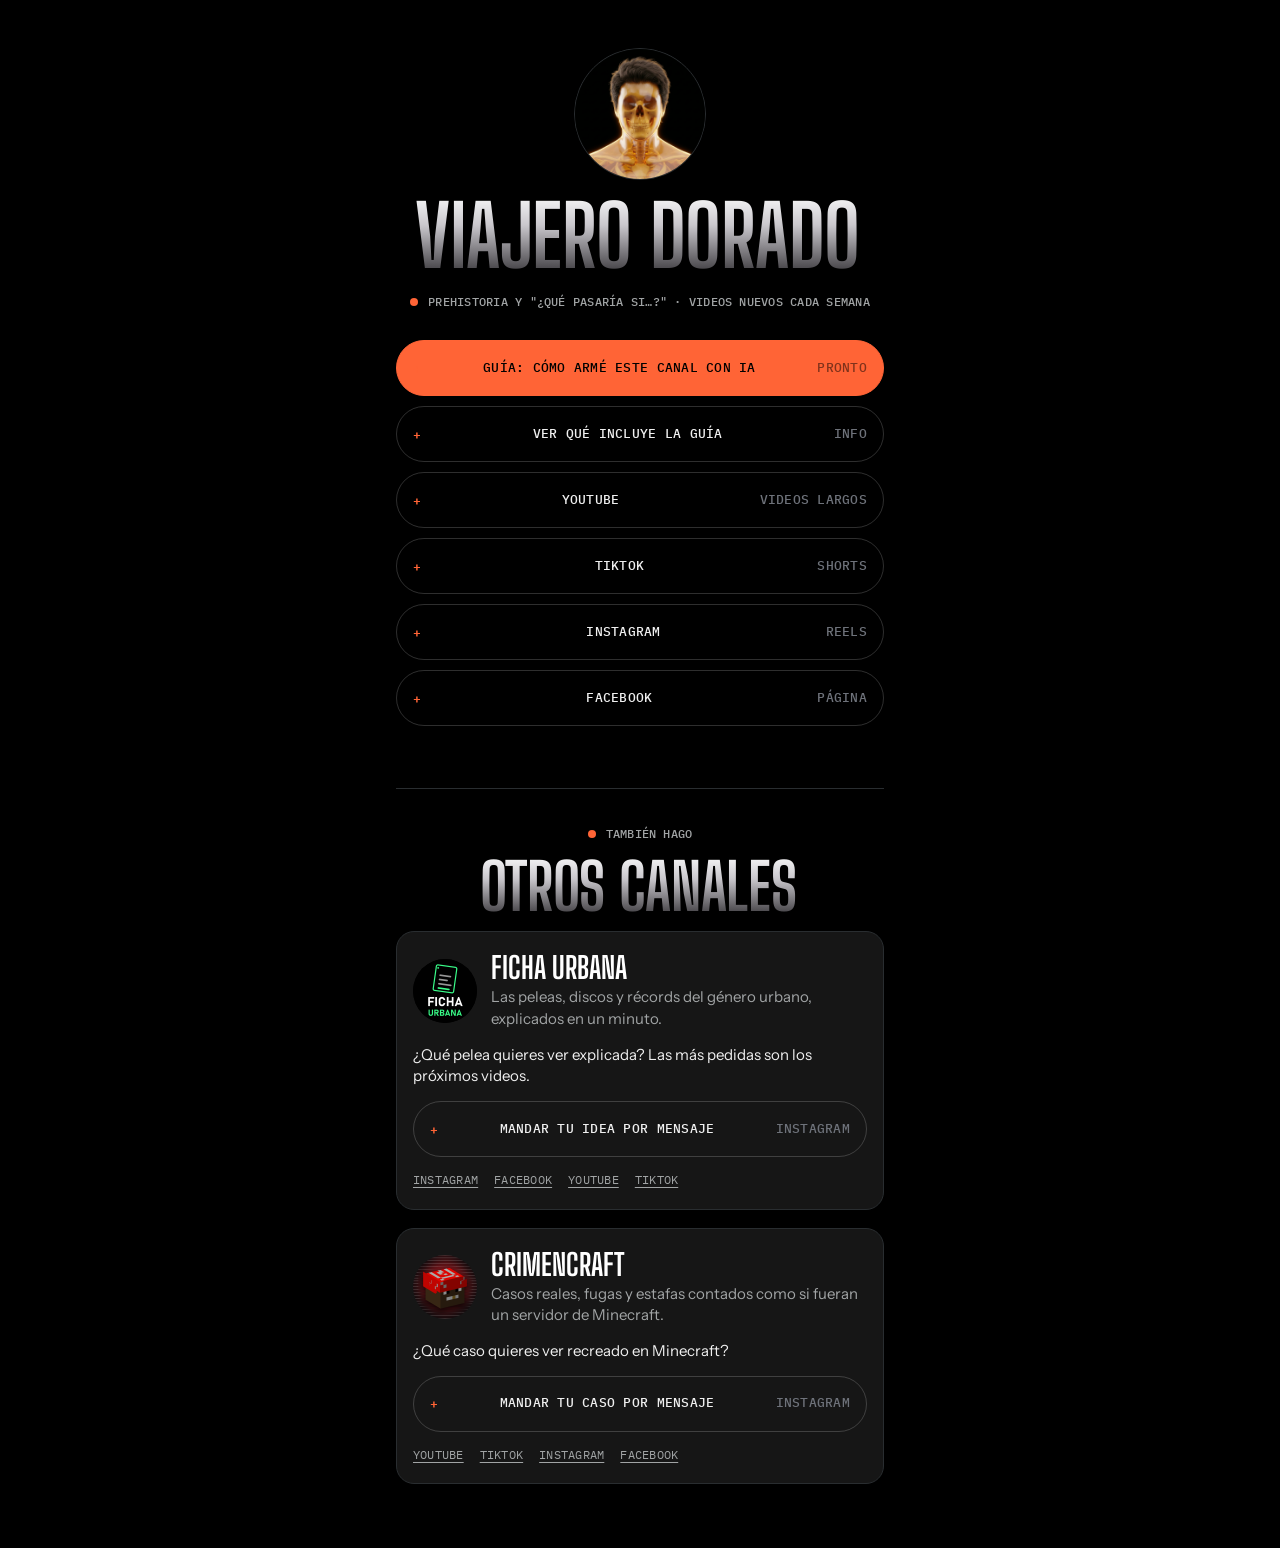
==== commit 4422bf71: "Sección Otros canales: Ficha Urbana y CrimenCraft con pedidos Co-Authored-By: Claude Opus 5.5 <norep" ====
--- a/index.html
+++ b/index.html
@@ -25,6 +25,55 @@
     <a class="pill" data-enlace="instagram" href="#"><span class="mas" aria-hidden="true">+</span>Instagram<span class="fin">Reels</span></a>
     <a class="pill" data-enlace="facebook" href="#"><span class="mas" aria-hidden="true">+</span>Facebook<span class="fin">Página</span></a>
   </nav>
+
+  <section class="otros" aria-labelledby="otros-titulo">
+    <p class="ojo"><i class="punto"></i>También hago</p>
+    <h2 id="otros-titulo" class="monumento">Otros canales</h2>
+
+    <article class="canal">
+      <div class="canal-cab">
+        <img src="img/ficha.png" alt="Logo de Ficha Urbana" width="64" height="64">
+        <div>
+          <h3>Ficha Urbana</h3>
+          <p>Las peleas, discos y récords del género urbano, explicados en un minuto.</p>
+        </div>
+      </div>
+      <p class="pedido">¿Qué pelea quieres ver explicada? Las más pedidas son los próximos videos.</p>
+      <nav class="lista" aria-label="Ficha Urbana">
+        <a class="pill brasa" data-enlace="fichaDestacado" data-ocultar href="#"><span class="mas" aria-hidden="true">+</span>Pedido destacado: tu tema sale primero<span class="fin">Apoyar</span></a>
+        <a class="pill lleno" data-enlace="fichaGrupo" data-ocultar href="#"><span class="mas" aria-hidden="true">+</span>Únete al grupo de pedidos<span class="fin">Gratis</span></a>
+        <a class="pill" href="https://ig.me/m/fichaurbana"><span class="mas" aria-hidden="true">+</span>Mandar tu idea por mensaje<span class="fin">Instagram</span></a>
+      </nav>
+      <div class="redes">
+        <a href="https://www.instagram.com/fichaurbana/">Instagram</a>
+        <a href="https://www.facebook.com/profile.php?id=61596351507342">Facebook</a>
+        <a href="https://www.youtube.com/@fichaurbana">YouTube</a>
+        <a href="https://www.tiktok.com/@fichaurbana">TikTok</a>
+      </div>
+    </article>
+
+    <article class="canal">
+      <div class="canal-cab">
+        <img src="img/crimencraft.png" alt="Logo de CrimenCraft" width="64" height="64">
+        <div>
+          <h3>CrimenCraft</h3>
+          <p>Casos reales, fugas y estafas contados como si fueran un servidor de Minecraft.</p>
+        </div>
+      </div>
+      <p class="pedido">¿Qué caso quieres ver recreado en Minecraft?</p>
+      <nav class="lista" aria-label="CrimenCraft">
+        <a class="pill brasa" data-enlace="crimenDestacado" data-ocultar href="#"><span class="mas" aria-hidden="true">+</span>Pedido destacado: tu caso sale primero<span class="fin">Apoyar</span></a>
+        <a class="pill lleno" data-enlace="crimenGrupo" data-ocultar href="#"><span class="mas" aria-hidden="true">+</span>Únete al grupo de pedidos<span class="fin">Gratis</span></a>
+        <a class="pill" href="https://ig.me/m/crimencraft"><span class="mas" aria-hidden="true">+</span>Mandar tu caso por mensaje<span class="fin">Instagram</span></a>
+      </nav>
+      <div class="redes">
+        <a href="https://www.youtube.com/@crimencraft">YouTube</a>
+        <a href="https://www.tiktok.com/@crimencraft">TikTok</a>
+        <a href="https://www.instagram.com/crimencraft/">Instagram</a>
+        <a href="https://www.facebook.com/profile.php?id=61596142275341">Facebook</a>
+      </div>
+    </article>
+  </section>
 </main>
 <script>
 (function () {
@@ -32,6 +81,7 @@
   document.querySelectorAll('[data-enlace]').forEach(function (a) {
     var k = a.getAttribute('data-enlace'), u = c[k];
     if (u && u.indexOf('XXXX') === -1 && u.indexOf('tucanal') === -1) a.href = u;
+    else if (a.hasAttribute('data-ocultar')) a.style.display = 'none';
     else if (k === 'comprar') { var f = a.querySelector('.fin'); if (f) f.textContent = 'Pronto'; }
   });
   if (c.canal && c.canal !== '{CANAL}') document.querySelectorAll('[data-canal]').forEach(function (e) { e.textContent = c.canal; });
--- a/estilo.css
+++ b/estilo.css
@@ -201,3 +201,17 @@
 @media (prefers-reduced-motion: reduce) { .cinta-pista, .punto.vivo { animation: none; } html { scroll-behavior: auto; } }
 
 .pill.apagado { pointer-events: none; opacity: .55; }
+
+/* Otros canales (en la página de enlaces) */
+.otros { width: 100%; display: grid; gap: 18px; margin-top: 40px; padding-top: 36px; border-top: 1px solid var(--grafito); justify-items: center; }
+.otros h2 { font-size: clamp(40px, 11vw, 64px); color: var(--blanco); }
+.canal { width: 100%; display: grid; gap: 14px; padding: 20px 16px; border: 1px solid var(--grafito); border-radius: 18px; background: var(--onix); text-align: left; }
+.canal-cab { display: grid; grid-template-columns: 64px minmax(0, 1fr); gap: 14px; align-items: center; }
+.canal-cab img { width: 64px; height: 64px; border-radius: 50%; object-fit: cover; background: var(--negro); }
+.canal h3 { font-family: var(--fd); font-weight: 700; font-size: 30px; line-height: 1; text-transform: uppercase; color: var(--blanco); }
+.canal-cab p { margin-top: 4px; font-size: 15px; color: var(--ceniza); }
+.canal .pedido { font-size: 15px; color: var(--hueso); }
+.canal .lista { margin-top: 0; }
+.redes { display: flex; flex-wrap: wrap; gap: 8px 16px; }
+.redes a { font-family: var(--fm); font-size: 12px; text-transform: uppercase; letter-spacing: .02em; color: var(--ceniza); text-decoration: underline; text-underline-offset: 3px; }
+.redes a:hover { color: var(--blanco); }
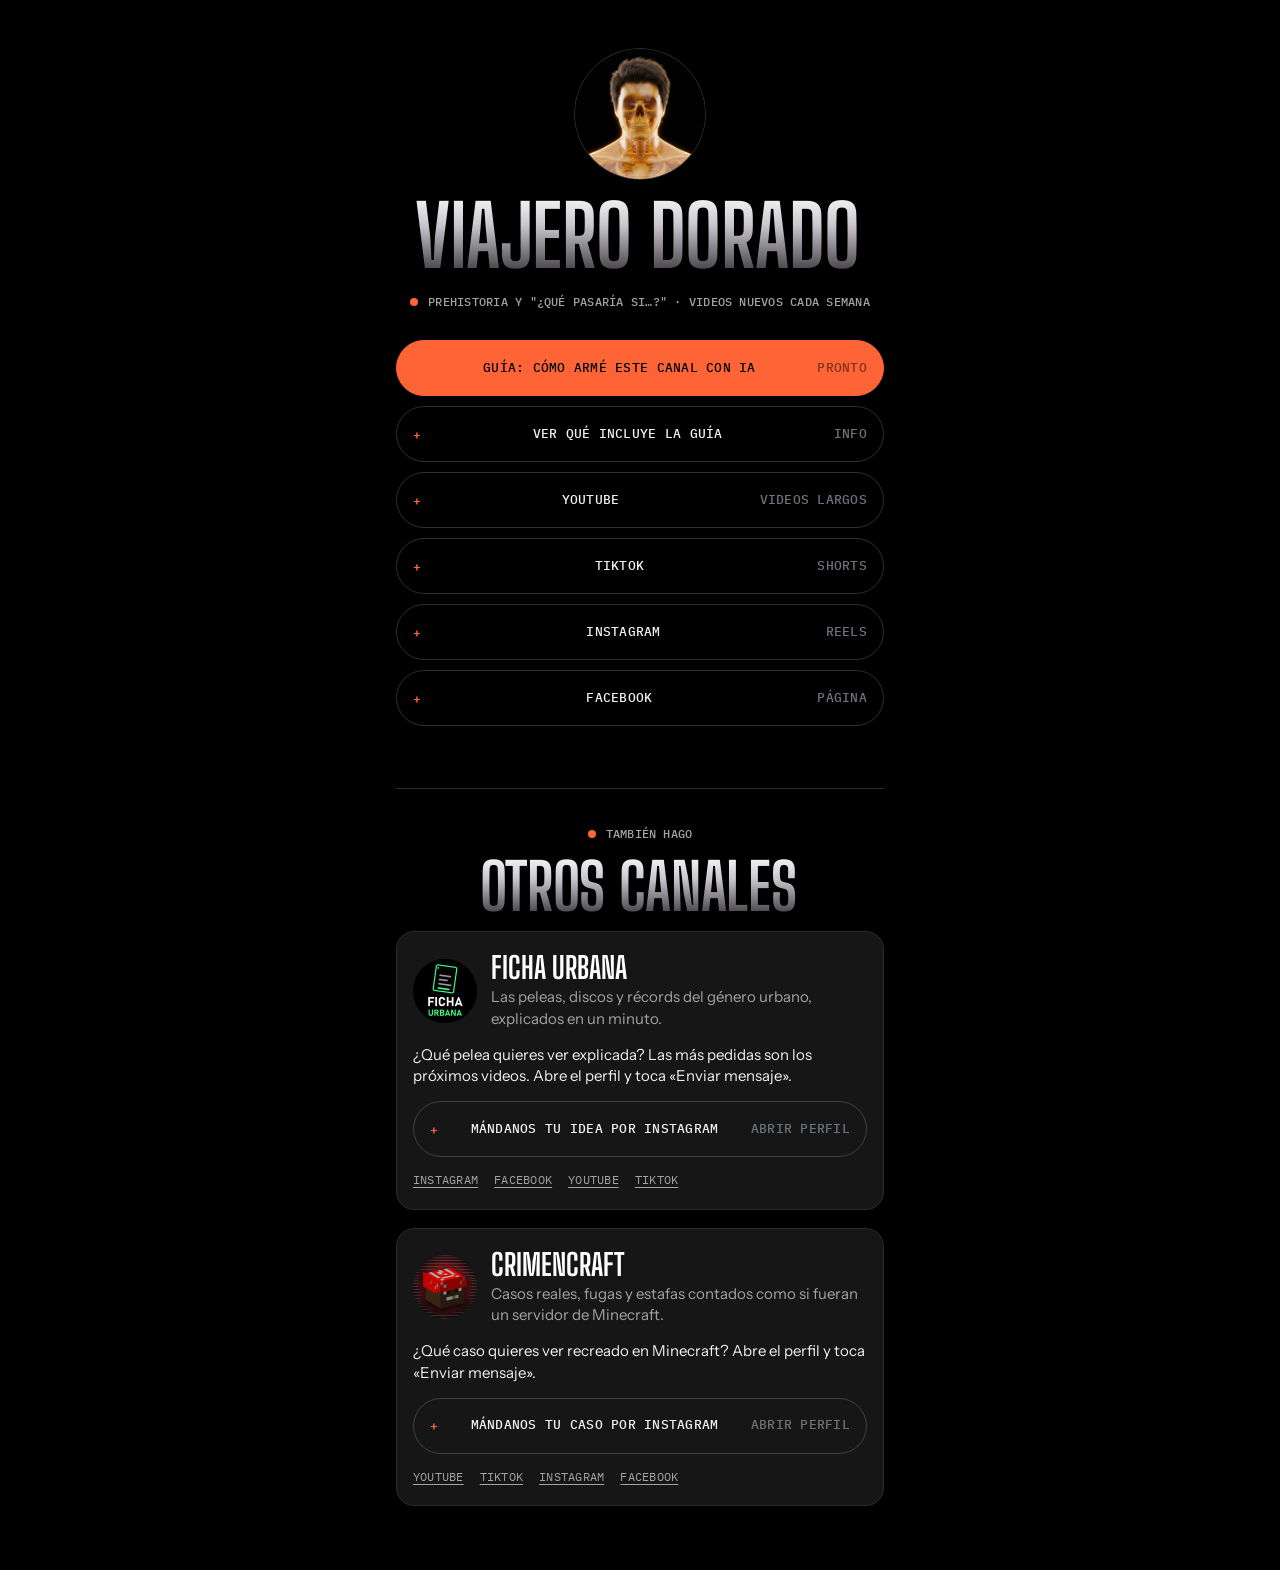
==== commit b71306b2: "Botones de ideas abren el perfil de Instagram (ig.me fallaba) Co-Authored-By: Claude Opus 5.5 <norep" ====
--- a/index.html
+++ b/index.html
@@ -38,11 +38,11 @@
           <p>Las peleas, discos y récords del género urbano, explicados en un minuto.</p>
         </div>
       </div>
-      <p class="pedido">¿Qué pelea quieres ver explicada? Las más pedidas son los próximos videos.</p>
+      <p class="pedido">¿Qué pelea quieres ver explicada? Las más pedidas son los próximos videos. Abre el perfil y toca «Enviar mensaje».</p>
       <nav class="lista" aria-label="Ficha Urbana">
         <a class="pill brasa" data-enlace="fichaDestacado" data-ocultar href="#"><span class="mas" aria-hidden="true">+</span>Pedido destacado: tu tema sale primero<span class="fin">Apoyar</span></a>
         <a class="pill lleno" data-enlace="fichaGrupo" data-ocultar href="#"><span class="mas" aria-hidden="true">+</span>Únete al grupo de pedidos<span class="fin">Gratis</span></a>
-        <a class="pill" href="https://ig.me/m/fichaurbana"><span class="mas" aria-hidden="true">+</span>Mandar tu idea por mensaje<span class="fin">Instagram</span></a>
+        <a class="pill" href="https://www.instagram.com/fichaurbana/"><span class="mas" aria-hidden="true">+</span>Mándanos tu idea por Instagram<span class="fin">Abrir perfil</span></a>
       </nav>
       <div class="redes">
         <a href="https://www.instagram.com/fichaurbana/">Instagram</a>
@@ -60,11 +60,11 @@
           <p>Casos reales, fugas y estafas contados como si fueran un servidor de Minecraft.</p>
         </div>
       </div>
-      <p class="pedido">¿Qué caso quieres ver recreado en Minecraft?</p>
+      <p class="pedido">¿Qué caso quieres ver recreado en Minecraft? Abre el perfil y toca «Enviar mensaje».</p>
       <nav class="lista" aria-label="CrimenCraft">
         <a class="pill brasa" data-enlace="crimenDestacado" data-ocultar href="#"><span class="mas" aria-hidden="true">+</span>Pedido destacado: tu caso sale primero<span class="fin">Apoyar</span></a>
         <a class="pill lleno" data-enlace="crimenGrupo" data-ocultar href="#"><span class="mas" aria-hidden="true">+</span>Únete al grupo de pedidos<span class="fin">Gratis</span></a>
-        <a class="pill" href="https://ig.me/m/crimencraft"><span class="mas" aria-hidden="true">+</span>Mandar tu caso por mensaje<span class="fin">Instagram</span></a>
+        <a class="pill" href="https://www.instagram.com/crimencraft/"><span class="mas" aria-hidden="true">+</span>Mándanos tu caso por Instagram<span class="fin">Abrir perfil</span></a>
       </nav>
       <div class="redes">
         <a href="https://www.youtube.com/@crimencraft">YouTube</a>
